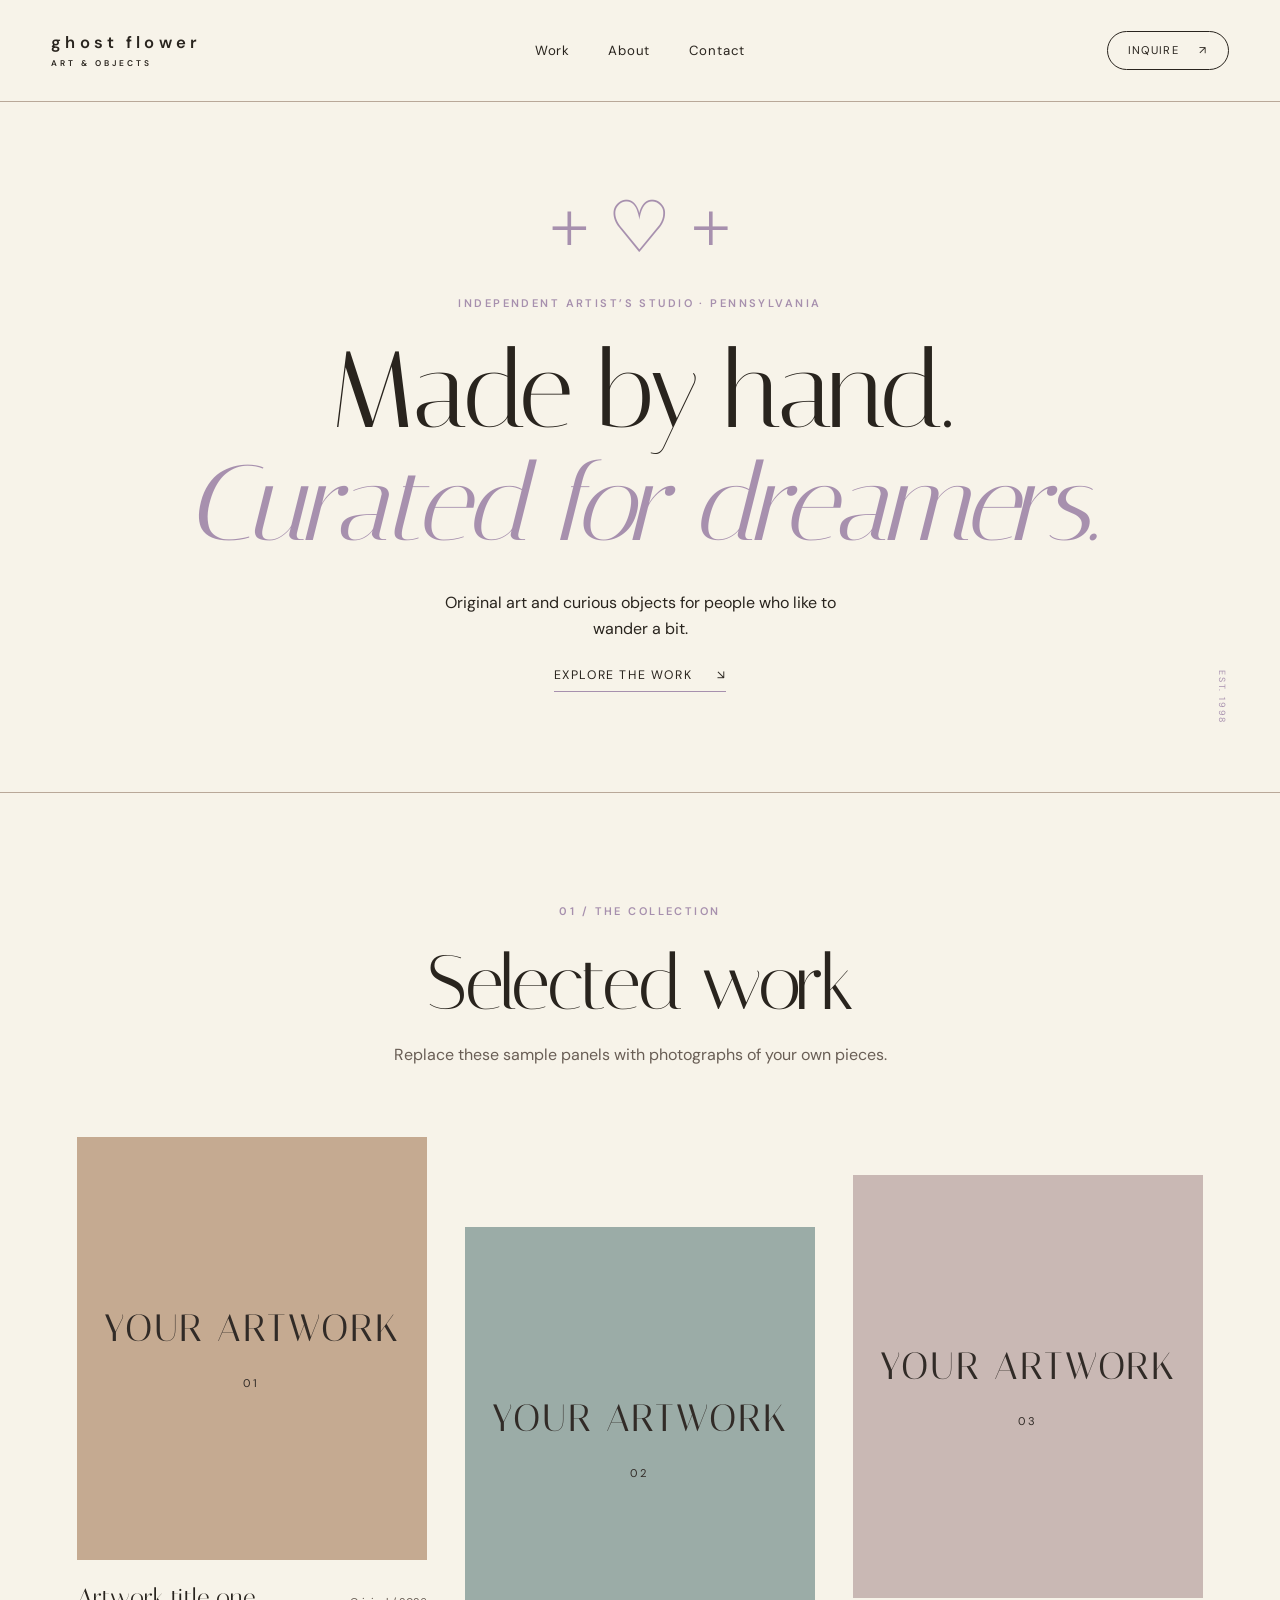
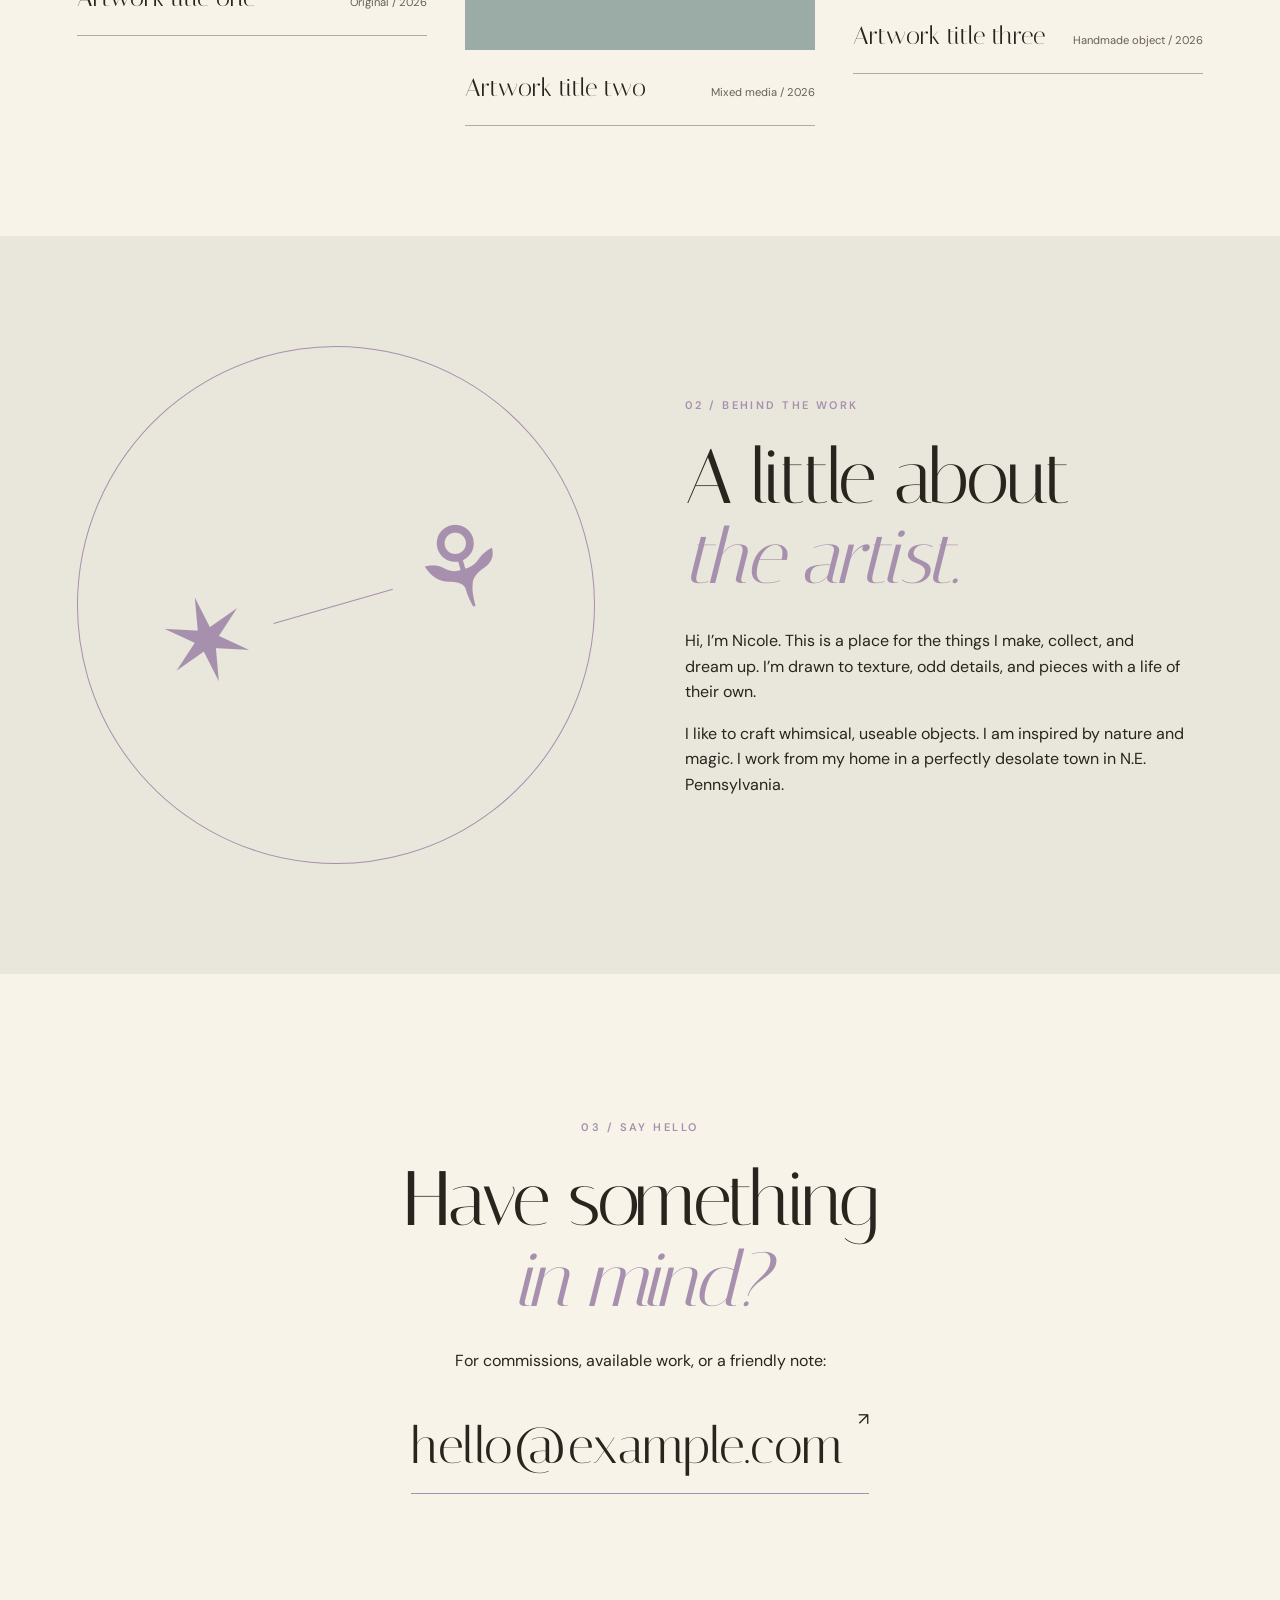
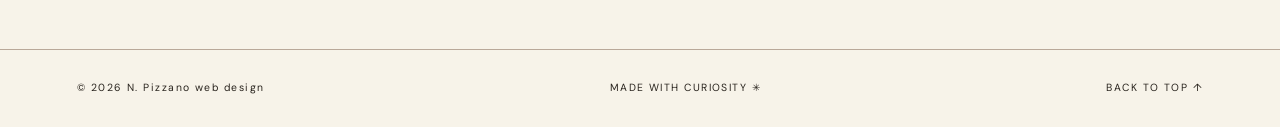
==== index.html @ 675d38ce "wording" ====
<!doctype html>
<html lang="en">
<head>
  <meta charset="utf-8">
  <meta name="viewport" content="width=device-width, initial-scale=1">
  <meta name="description" content="A collection of original art, objects, and works in progress.">
  <title>N. Tattersall — Art & Objects</title>
  <link rel="icon" type="image/svg+xml" href="data:image/svg+xml,%3Csvg xmlns='http://www.w3.org/2000/svg' viewBox='0 0 64 64'%3E%3Crect width='64' height='64' fill='%23f7f3e9'/%3E%3Ccircle cx='32' cy='32' r='19' fill='none' stroke='%23804435' stroke-width='3'/%3E%3Cpath d='M32 8v48M8 32h48' stroke='%23804435' stroke-width='2'/%3E%3C/svg%3E">
  <link rel="preconnect" href="https://fonts.googleapis.com">
  <link rel="preconnect" href="https://fonts.gstatic.com" crossorigin>
  <link href="https://fonts.googleapis.com/css2?family=DM+Sans:wght@400;500;600&family=Italiana&display=swap" rel="stylesheet">
  <link rel="stylesheet" href="styles.css">
</head>
<body>
  <a class="skip" href="#main">Skip to content</a>
  <header class="site-header">
    <a class="wordmark" href="#top" aria-label="Your Name, home">ghost flower<span class="wordmark-small">ART & OBJECTS</span></a>
    <nav aria-label="Main navigation">
      <a href="#work">Work</a><a href="#about">About</a><a href="#contact">Contact</a>
    </nav>
    <a class="header-link" href="mailto:hello@example.com">INQUIRE <span aria-hidden="true">↗</span></a>
  </header>

  <main id="main">
    <section class="intro" id="top" aria-labelledby="intro-title">
      <div class="intro-mark" aria-hidden="true"> + ♡ + </div>
      <p class="eyebrow">INDEPENDENT ARTIST’S STUDIO · PENNSYLVANIA</p>
      <h1 id="intro-title">Made by hand.<br><em>Curated for dreamers.</em></h1>
      <p class="intro-copy">Original art and curious objects for people who like to wander a bit.</p>
      <a class="text-link" href="#work">Explore the work <span aria-hidden="true">↘</span></a>
      <span class="side-note" aria-hidden="true">EST. 1998</span>
    </section>

    <section class="work section-pad" id="work" aria-labelledby="work-title">
      <div class="section-heading"><p class="eyebrow">01 / THE COLLECTION</p><h2 id="work-title">Selected work</h2><p>Replace these sample panels with photographs of your own pieces.</p></div>
      <div class="gallery">
        <article class="piece piece-one"><div class="art-frame"><img src="images/work-01.jpg" alt="Your artwork one" onerror="this.hidden=true;this.nextElementSibling.hidden=false"><span class="image-fallback" hidden>YOUR ARTWORK<br><small>01</small></span></div><div class="piece-meta"><h3>Artwork title one</h3><span>Original / 2026</span></div></article>
        <article class="piece piece-two"><div class="art-frame"><img src="images/work-02.jpg" alt="Your artwork two" onerror="this.hidden=true;this.nextElementSibling.hidden=false"><span class="image-fallback" hidden>YOUR ARTWORK<br><small>02</small></span></div><div class="piece-meta"><h3>Artwork title two</h3><span>Mixed media / 2026</span></div></article>
        <article class="piece piece-three"><div class="art-frame"><img src="images/work-03.jpg" alt="Your artwork three" onerror="this.hidden=true;this.nextElementSibling.hidden=false"><span class="image-fallback" hidden>YOUR ARTWORK<br><small>03</small></span></div><div class="piece-meta"><h3>Artwork title three</h3><span>Handmade object / 2026</span></div></article>
      </div>
    </section>

    <section class="about section-pad" id="about" aria-labelledby="about-title">
      <div class="about-symbol" aria-hidden="true"><span>✶</span><i></i><span>⚘</span></div>
      <div><p class="eyebrow">02 / BEHIND THE WORK</p><h2 id="about-title">A little about<br><em>the artist.</em></h2><p>Hi, I’m Nicole. This is a place for the things I make, collect, and dream up. I’m drawn to texture, odd details, and pieces with a life of their own.</p><p>I like to craft whimsical, useable objects. I am inspired by nature and magic. I work from my home in a perfectly desolate town in N.E. Pennsylvania.</p></div>
    </section>

    <section class="contact section-pad" id="contact" aria-labelledby="contact-title"><p class="eyebrow">03 / SAY HELLO</p><h2 id="contact-title">Have something<br><em>in mind?</em></h2><p>For commissions, available work, or a friendly note:</p><a class="contact-email" href="mailto:hello@example.com">hello@example.com <span aria-hidden="true">↗</span></a></section>
  </main>
  <footer><span>© <span id="year">2026</span> N. Pizzano web design</span><span>MADE WITH CURIOSITY ✳</span><a href="#top">BACK TO TOP ↑</a></footer>
  <script>document.getElementById('year').textContent = new Date().getFullYear();</script>
</body>
</html>
---- styles.css ----
:root{--paper:#f7f3e9;--ink:#29241e;--rust:#a790ae;--line:#b9a899;--pink:#d8b7a5;--green:#768b76;--blue:#9aaab7}*{box-sizing:border-box}html{scroll-behavior:smooth}body{margin:0;background:var(--paper);color:var(--ink);font-family:'DM Sans',Arial,sans-serif;font-size:16px;line-height:1.6}a{color:inherit;text-decoration:none}a:focus-visible{outline:2px solid var(--rust);outline-offset:5px}.skip{position:absolute;top:-100px;left:1rem;background:var(--paper);padding:.5rem;z-index:9}.skip:focus{top:1rem}.site-header{height:102px;display:grid;grid-template-columns:1fr auto 1fr;align-items:center;padding:0 clamp(22px,4vw,72px);border-bottom:1px solid var(--line)}.wordmark{font-size:1.04rem;letter-spacing:.25em;font-weight:600;line-height:1.15;width:max-content}.wordmark-small{display:block;font-size:.52rem;letter-spacing:.36em;margin-top:7px}.site-header nav{display:flex;gap:clamp(22px,3vw,55px);font-size:.83rem;letter-spacing:.06em}.site-header nav a,.header-link,.text-link,footer a{transition:color .2s}.site-header nav a:hover,.header-link:hover,.text-link:hover,footer a:hover{color:var(--rust)}.header-link{justify-self:end;border:1px solid var(--ink);border-radius:30px;padding:10px 20px;font-size:.7rem;letter-spacing:.12em}.header-link span{margin-left:16px}.intro{min-height:670px;position:relative;text-align:center;display:flex;flex-direction:column;align-items:center;justify-content:center;padding:90px 24px 100px}.intro-mark{font-size:72px;color:var(--rust);line-height:1;margin-bottom:31px;font-family:Georgia,serif;font-weight:normal;transform:rotate(-12g)}.eyebrow{font-size:.69rem;letter-spacing:.22em;font-weight:600;color:var(--rust);margin:0 0 22px}.intro h1,h2{font-family:'Italiana',Georgia,serif;font-weight:400;line-height:1.05;letter-spacing:-.035em}.intro h1{font-size:clamp(4.1rem,8.4vw,9rem);margin:0}h1 em,h2 em{font-weight:400;color:var(--rust)}.intro-copy{max-width:440px;margin:30px auto 24px}.text-link{font-size:.77rem;letter-spacing:.13em;text-transform:uppercase;border-bottom:1px solid var(--rust);padding-bottom:6px}.text-link span{margin-left:20px}.side-note{position:absolute;right:4vw;bottom:68px;writing-mode:vertical-rl;font-size:.56rem;letter-spacing:.2em;color:var(--rust)}.section-pad{padding:110px clamp(24px,6vw,100px)}.work{border-top:1px solid var(--line)}.section-heading{text-align:center;max-width:600px;margin:0 auto 70px}.section-heading h2,.about h2,.contact h2{font-size:clamp(3.6rem,6vw,7rem);margin:0}.section-heading>p:last-child{margin-top:18px;color:#695e55}.gallery{display:grid;grid-template-columns:1fr 1fr 1fr;gap:clamp(18px,3vw,48px);align-items:start}.piece-two{margin-top:90px}.piece-three{margin-top:38px}.art-frame{width:100%;height:clamp(280px,33vw,540px);padding:18px;display:flex;align-items:center;justify-content:center;overflow:hidden}.piece-one .art-frame{background:#c5aa91}.piece-two .art-frame{background:#9baca7}.piece-three .art-frame{background:#c9b8b4}.art-frame img{width:100%;height:100%;object-fit:cover}.image-fallback{font-family:'Italiana',Georgia,serif;text-align:center;font-size:clamp(2rem,3vw,4rem);line-height:1.1;letter-spacing:.05em;color:#312b27}.image-fallback small{display:block;font:400 .7rem 'DM Sans',sans-serif;letter-spacing:.25em;margin-top:26px}.piece-meta{display:flex;justify-content:space-between;gap:10px;align-items:baseline;border-bottom:1px solid var(--line);padding:18px 0}.piece-meta h3{font-family:'Italiana',Georgia,serif;font-size:1.55rem;font-weight:400;margin:0}.piece-meta span{font-size:.7rem;white-space:nowrap;color:#695e55}.about{background:#e9e6db;display:grid;grid-template-columns:1fr 1fr;gap:8%;align-items:center}.about-symbol{aspect-ratio:1;max-width:550px;border:1px solid var(--rust);border-radius:50%;display:flex;align-items:center;justify-content:center;color:var(--rust);font-size:clamp(50px,9vw,150px);transform:rotate(-16deg)}.about-symbol i{width:24%;height:1px;background:var(--rust);margin:0 4%}.about h2{margin-bottom:30px}.about p:not(.eyebrow){max-width:500px}.contact{text-align:center;padding-top:145px;padding-bottom:155px}.contact h2{margin-bottom:28px}.contact-email{font-family:'Italiana',Georgia,serif;font-size:clamp(1.8rem,4vw,4rem);border-bottom:1px solid var(--rust);display:inline-block;margin-top:15px;padding-bottom:6px}.contact-email span{font-family:'DM Sans',sans-serif;font-size:1.1rem;vertical-align:top}footer{border-top:1px solid var(--line);padding:30px clamp(24px,6vw,100px);display:flex;justify-content:space-between;gap:20px;font-size:.65rem;letter-spacing:.14em}@media(max-width:800px){.site-header{grid-template-columns:1fr auto;height:auto;min-height:82px}.site-header nav{grid-column:1/-1;grid-row:2;justify-content:center;padding:0 0 18px}.header-link{grid-column:2;grid-row:1}.intro{min-height:580px}.gallery{grid-template-columns:1fr 1fr}.piece-three{margin-top:0}.piece-two{margin-top:55px}.about{gap:5%}}@media(max-width:600px){.site-header{padding:17px 20px}.wordmark{font-size:.85rem}.header-link{padding:8px 11px;font-size:.6rem}.header-link span{margin-left:3px}.site-header nav{gap:35px;padding-top:15px}.intro{min-height:570px;padding:65px 22px}.intro-mark{font-size:55px}.intro h1{font-size:clamp(3.4rem,13vw,5rem)}.side-note{display:none}.section-pad{padding:75px 22px}.section-heading{margin-bottom:45px}.gallery{display:block}.piece,.piece-two,.piece-three{margin:0 0 45px}.art-frame{height:90vw;max-height:560px}.about{display:block}.about-symbol{max-width:230px;margin:0 auto 55px;font-size:65px}.contact{padding-top:90px;padding-bottom:100px}footer{flex-wrap:wrap;font-size:.59rem}footer span:nth-child(2){display:none}}@media(prefers-reduced-motion:reduce){html{scroll-behavior:auto}*{transition:none!important}}
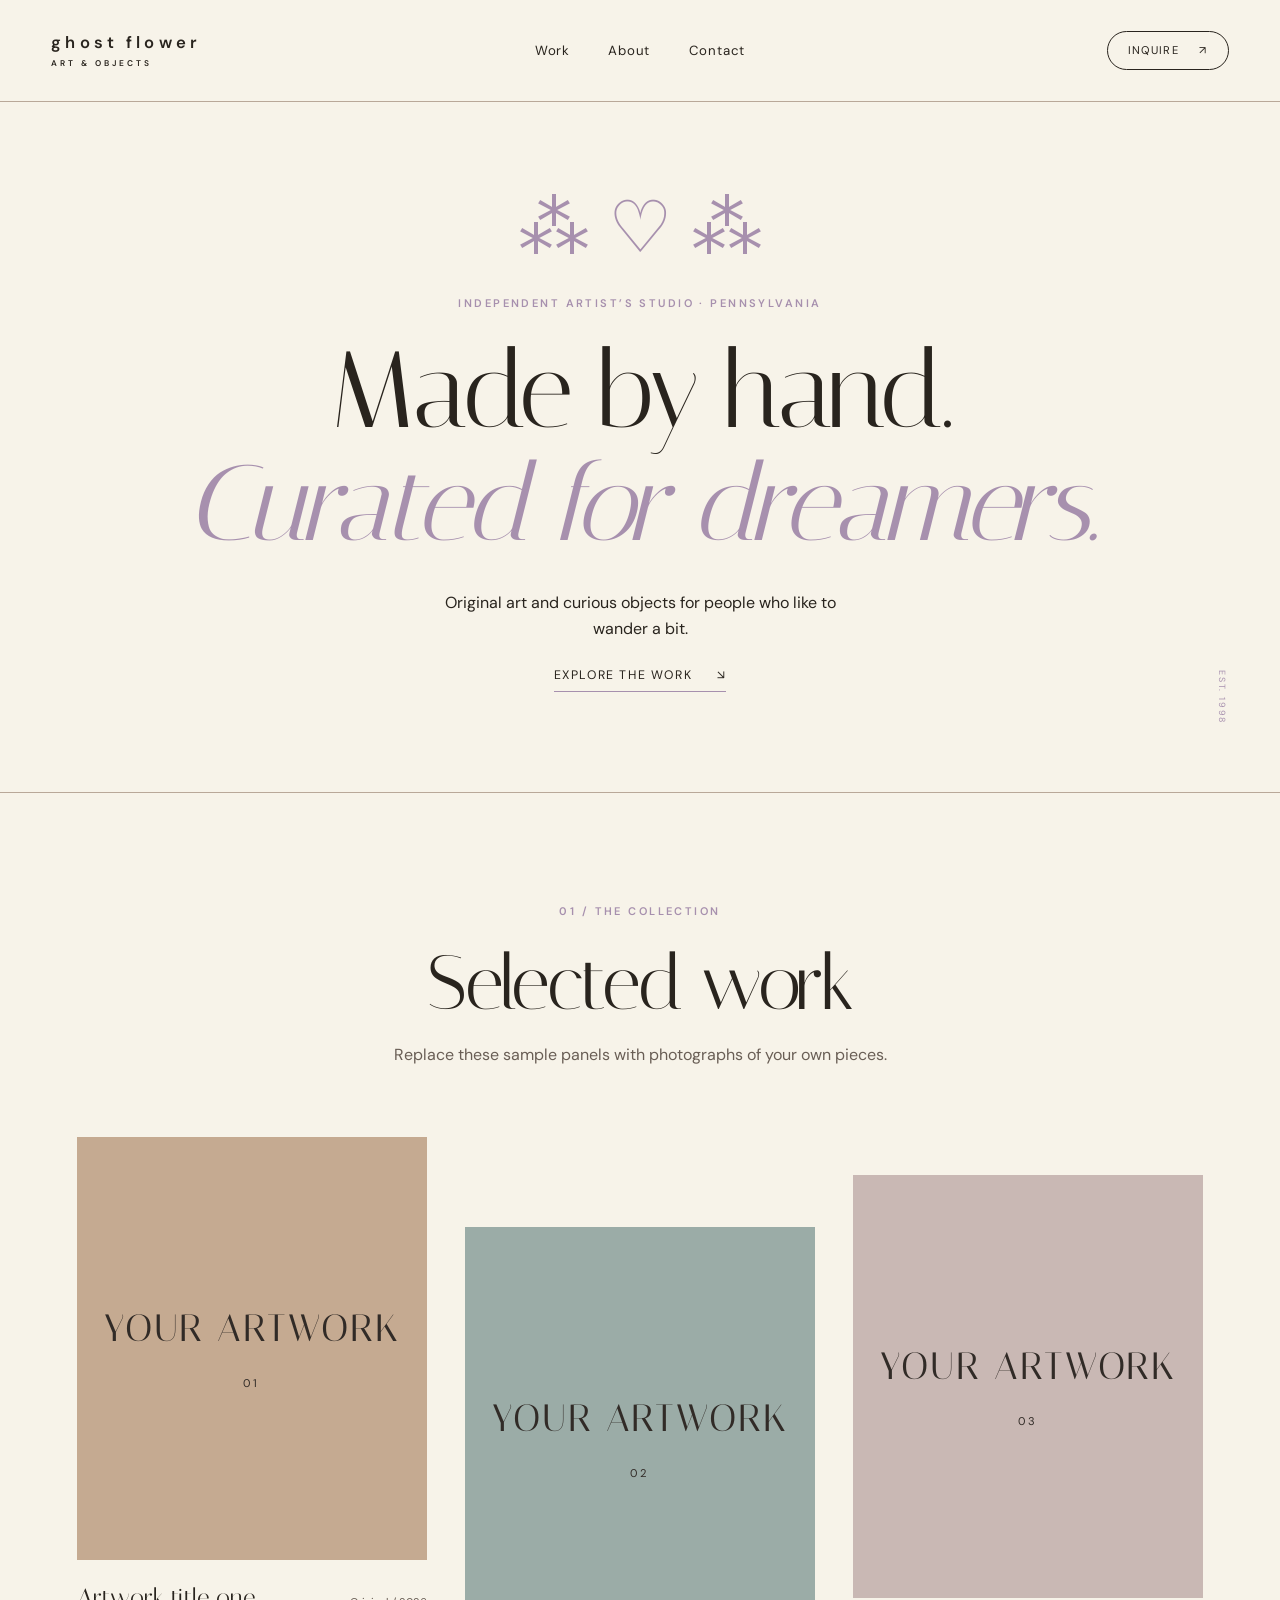
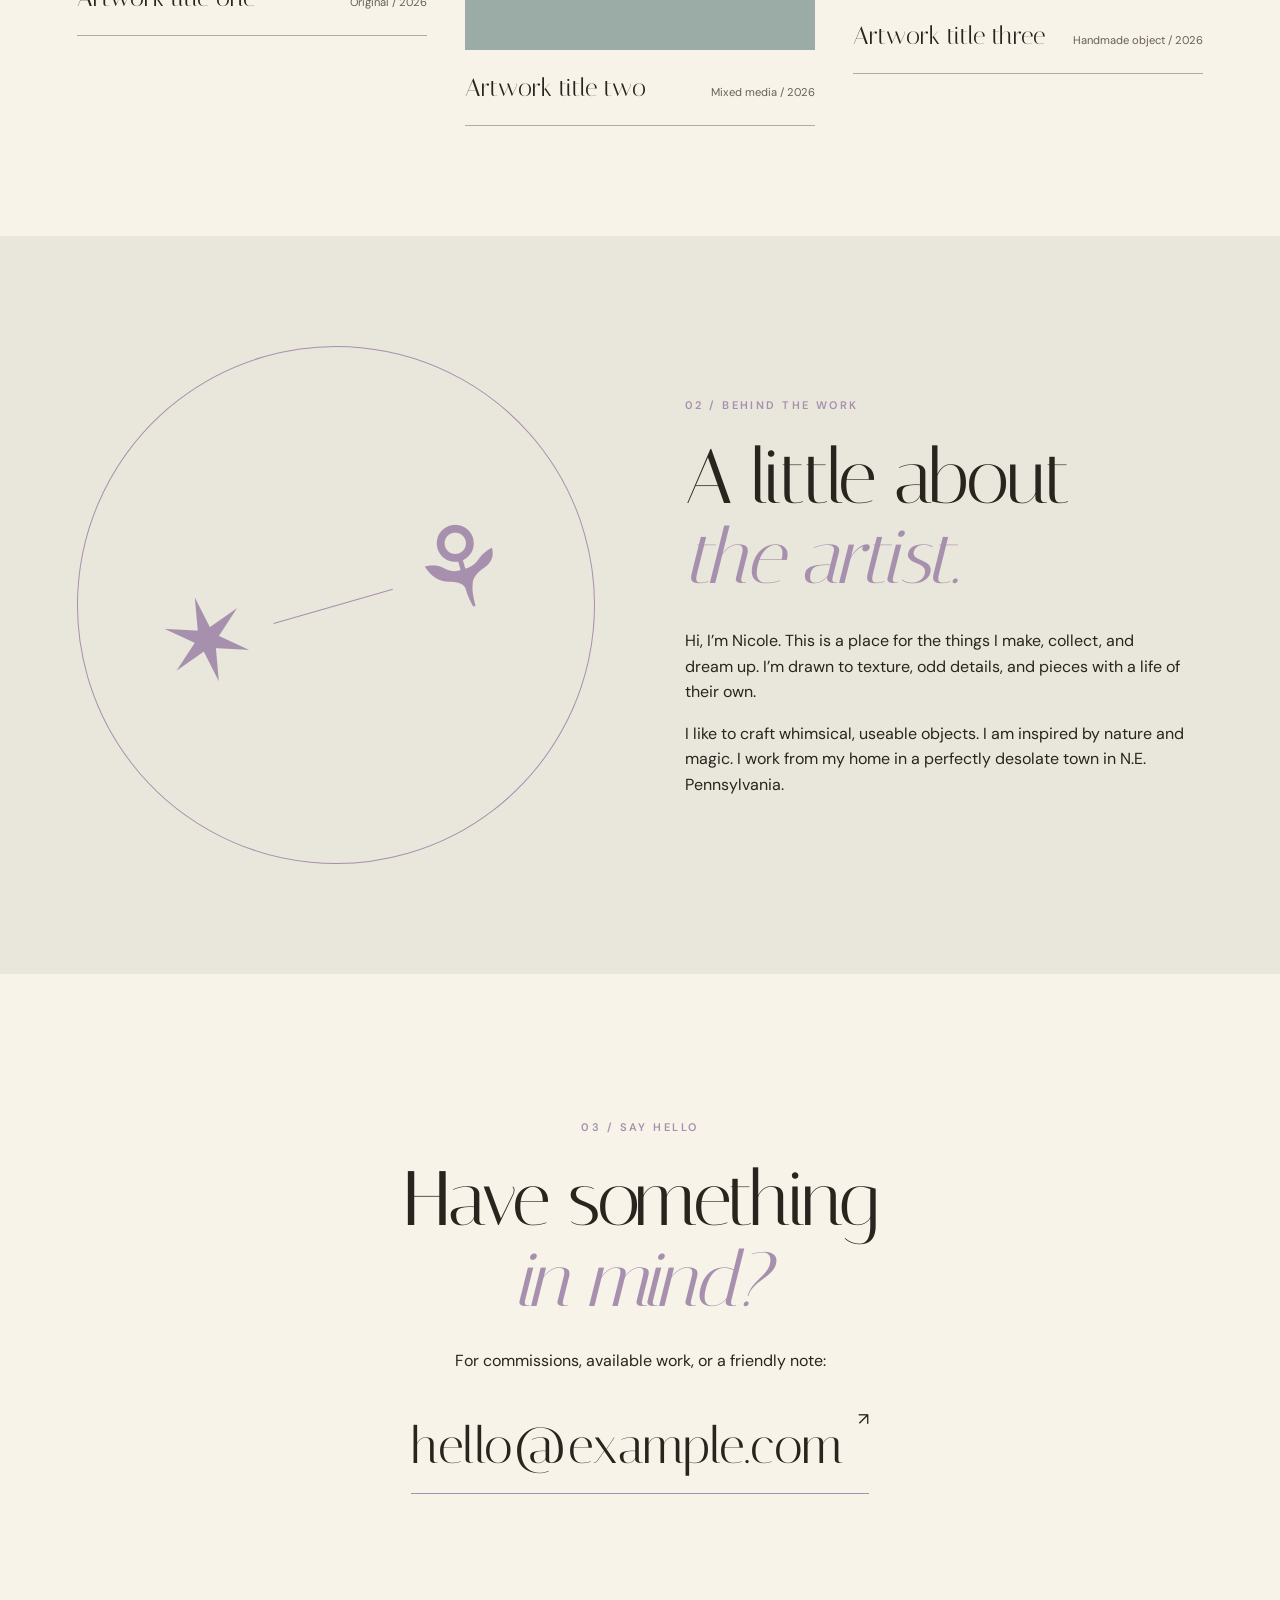
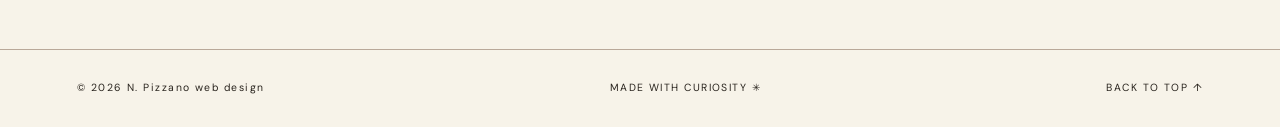
==== commit 21f94d2c: "icon" ====
--- a/index.html
+++ b/index.html
@@ -23,7 +23,7 @@
 
   <main id="main">
     <section class="intro" id="top" aria-labelledby="intro-title">
-      <div class="intro-mark" aria-hidden="true"> + ♡ + </div>
+      <div class="intro-mark" aria-hidden="true"> ⁂ ♡ ⁂ </div>
       <p class="eyebrow">INDEPENDENT ARTIST’S STUDIO · PENNSYLVANIA</p>
       <h1 id="intro-title">Made by hand.<br><em>Curated for dreamers.</em></h1>
       <p class="intro-copy">Original art and curious objects for people who like to wander a bit.</p>
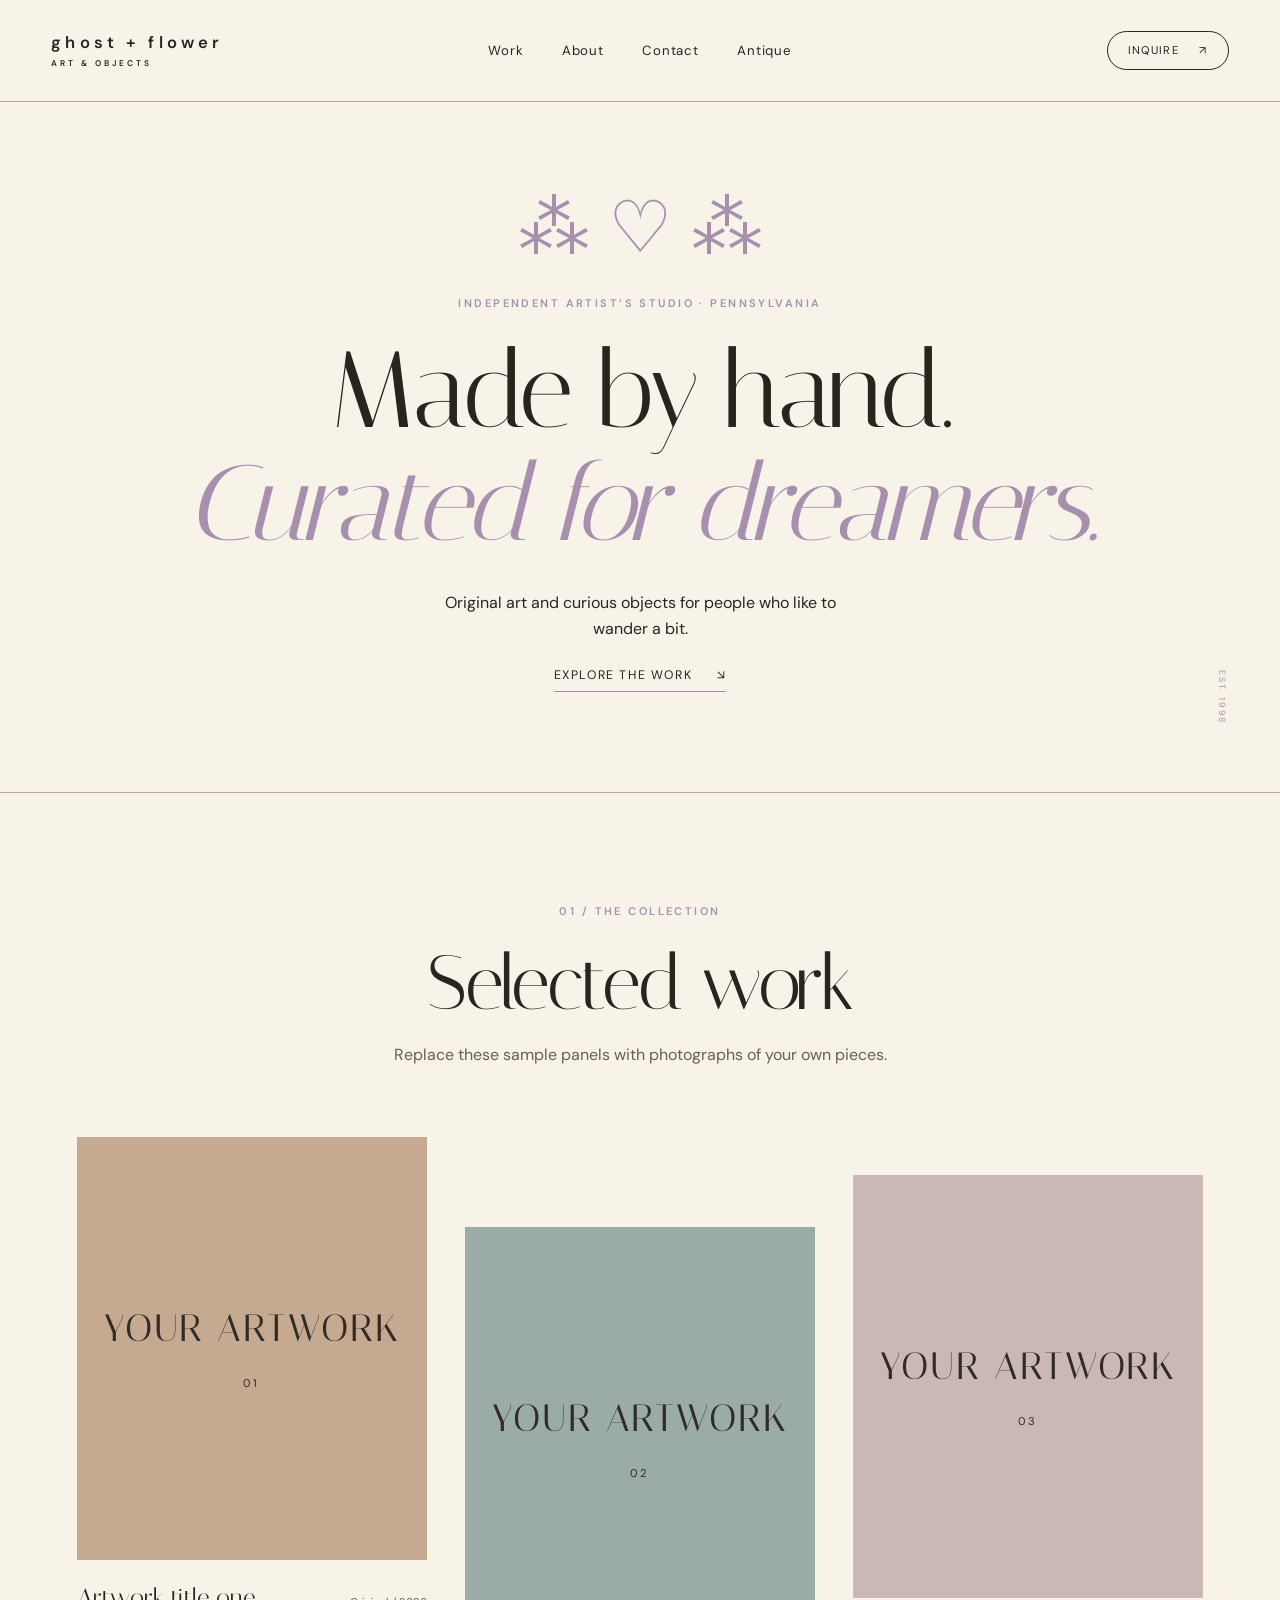
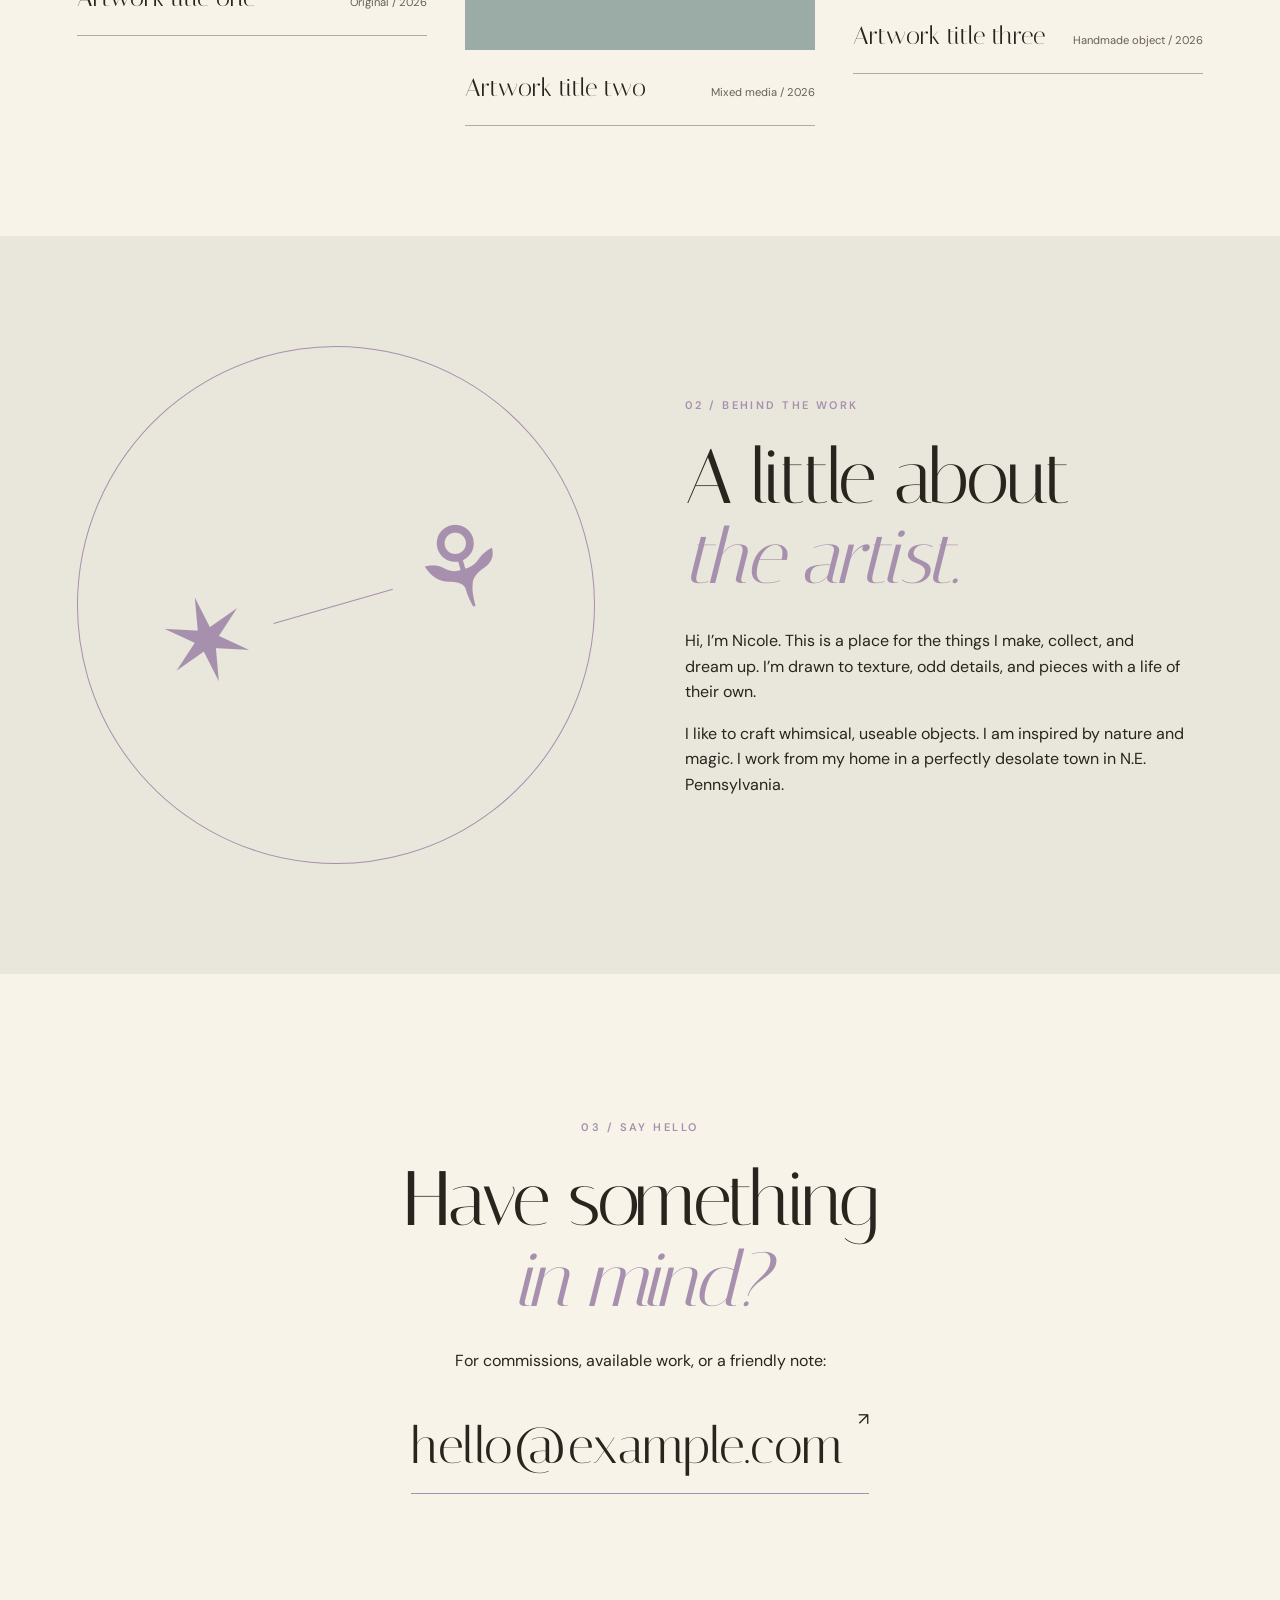
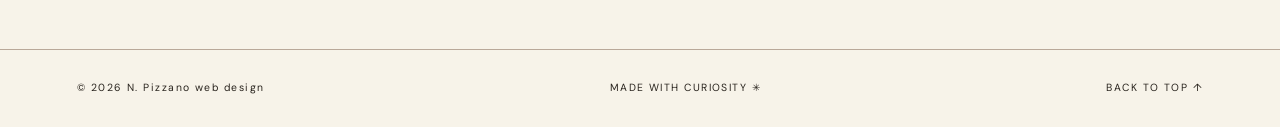
==== commit a9265ffb: "new file" ====
--- a/index.html
+++ b/index.html
@@ -14,11 +14,12 @@
 <body>
   <a class="skip" href="#main">Skip to content</a>
   <header class="site-header">
-    <a class="wordmark" href="#top" aria-label="Your Name, home">ghost flower<span class="wordmark-small">ART & OBJECTS</span></a>
+    <a class="wordmark" href="#top" aria-label="Your Name, home">ghost + flower<span class="wordmark-small">ART & OBJECTS</span></a>
     <nav aria-label="Main navigation">
       <a href="#work">Work</a><a href="#about">About</a><a href="#contact">Contact</a>
+      <a href="antique.html">Antique</a>
     </nav>
-    <a class="header-link" href="mailto:hello@example.com">INQUIRE <span aria-hidden="true">↗</span></a>
+    <a class="header-link" href="mailto:pizzano.nicole@gmail.com">INQUIRE <span aria-hidden="true">↗</span></a>
   </header>
 
   <main id="main">
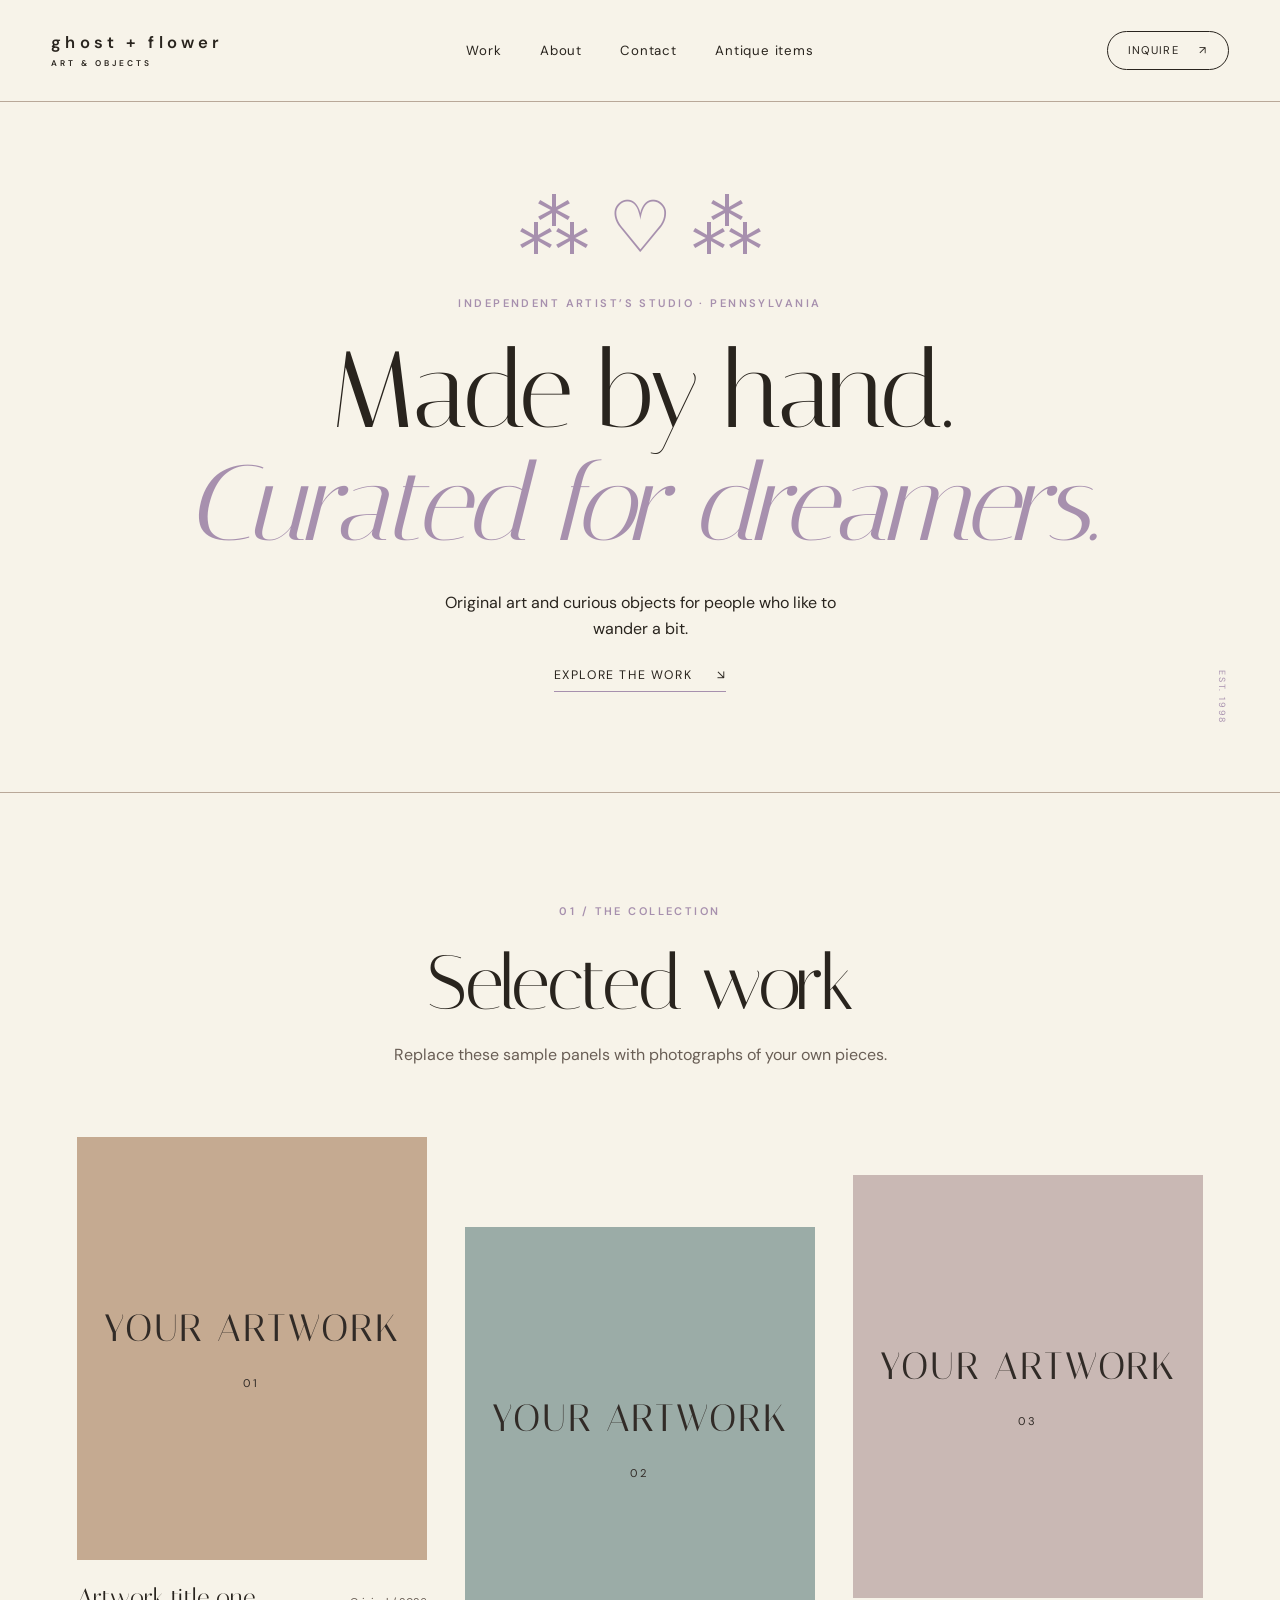
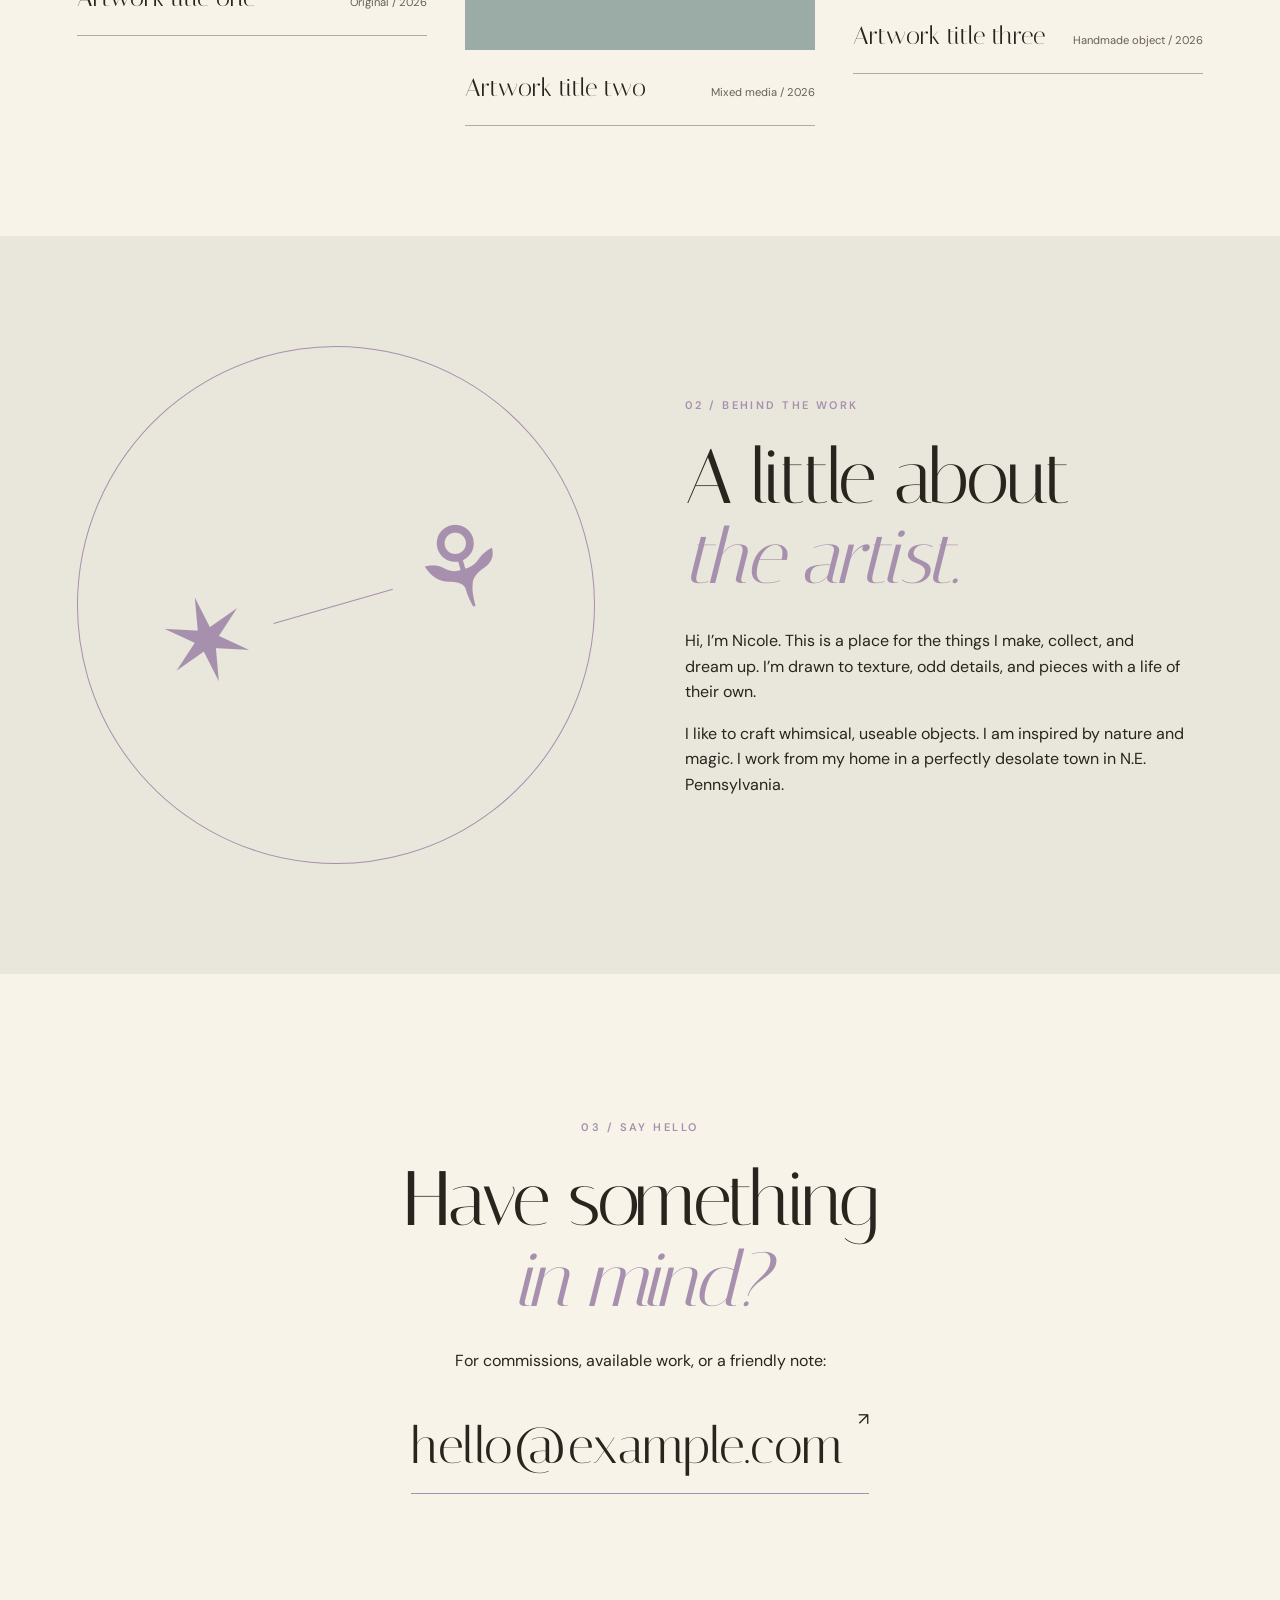
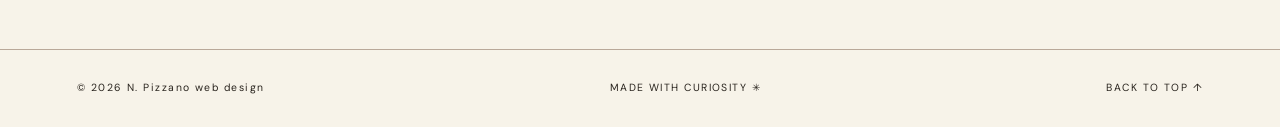
==== commit efa3e72b: "icons" ====
--- a/index.html
+++ b/index.html
@@ -17,7 +17,7 @@
     <a class="wordmark" href="#top" aria-label="Your Name, home">ghost + flower<span class="wordmark-small">ART & OBJECTS</span></a>
     <nav aria-label="Main navigation">
       <a href="#work">Work</a><a href="#about">About</a><a href="#contact">Contact</a>
-      <a href="antique.html">Antique</a>
+      <a href="antique.html">Antique items</a>
     </nav>
     <a class="header-link" href="mailto:pizzano.nicole@gmail.com">INQUIRE <span aria-hidden="true">↗</span></a>
   </header>
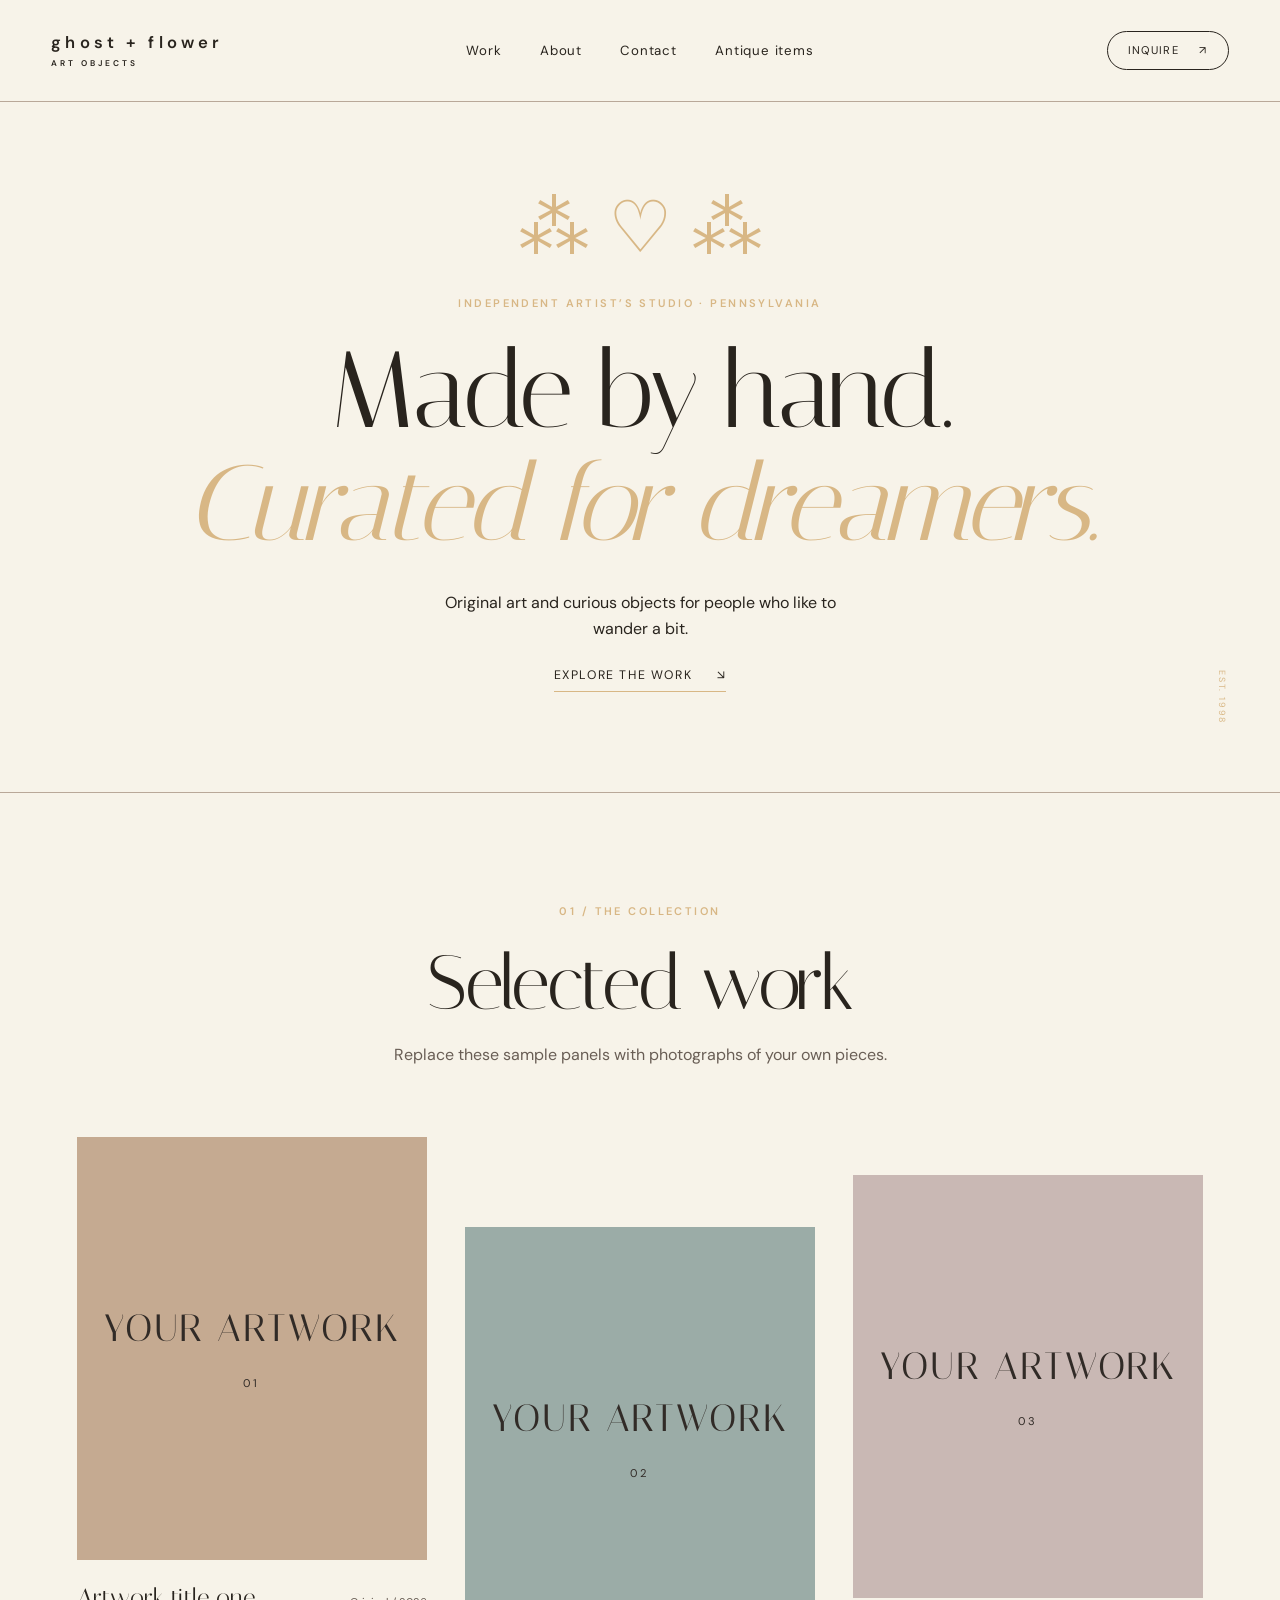
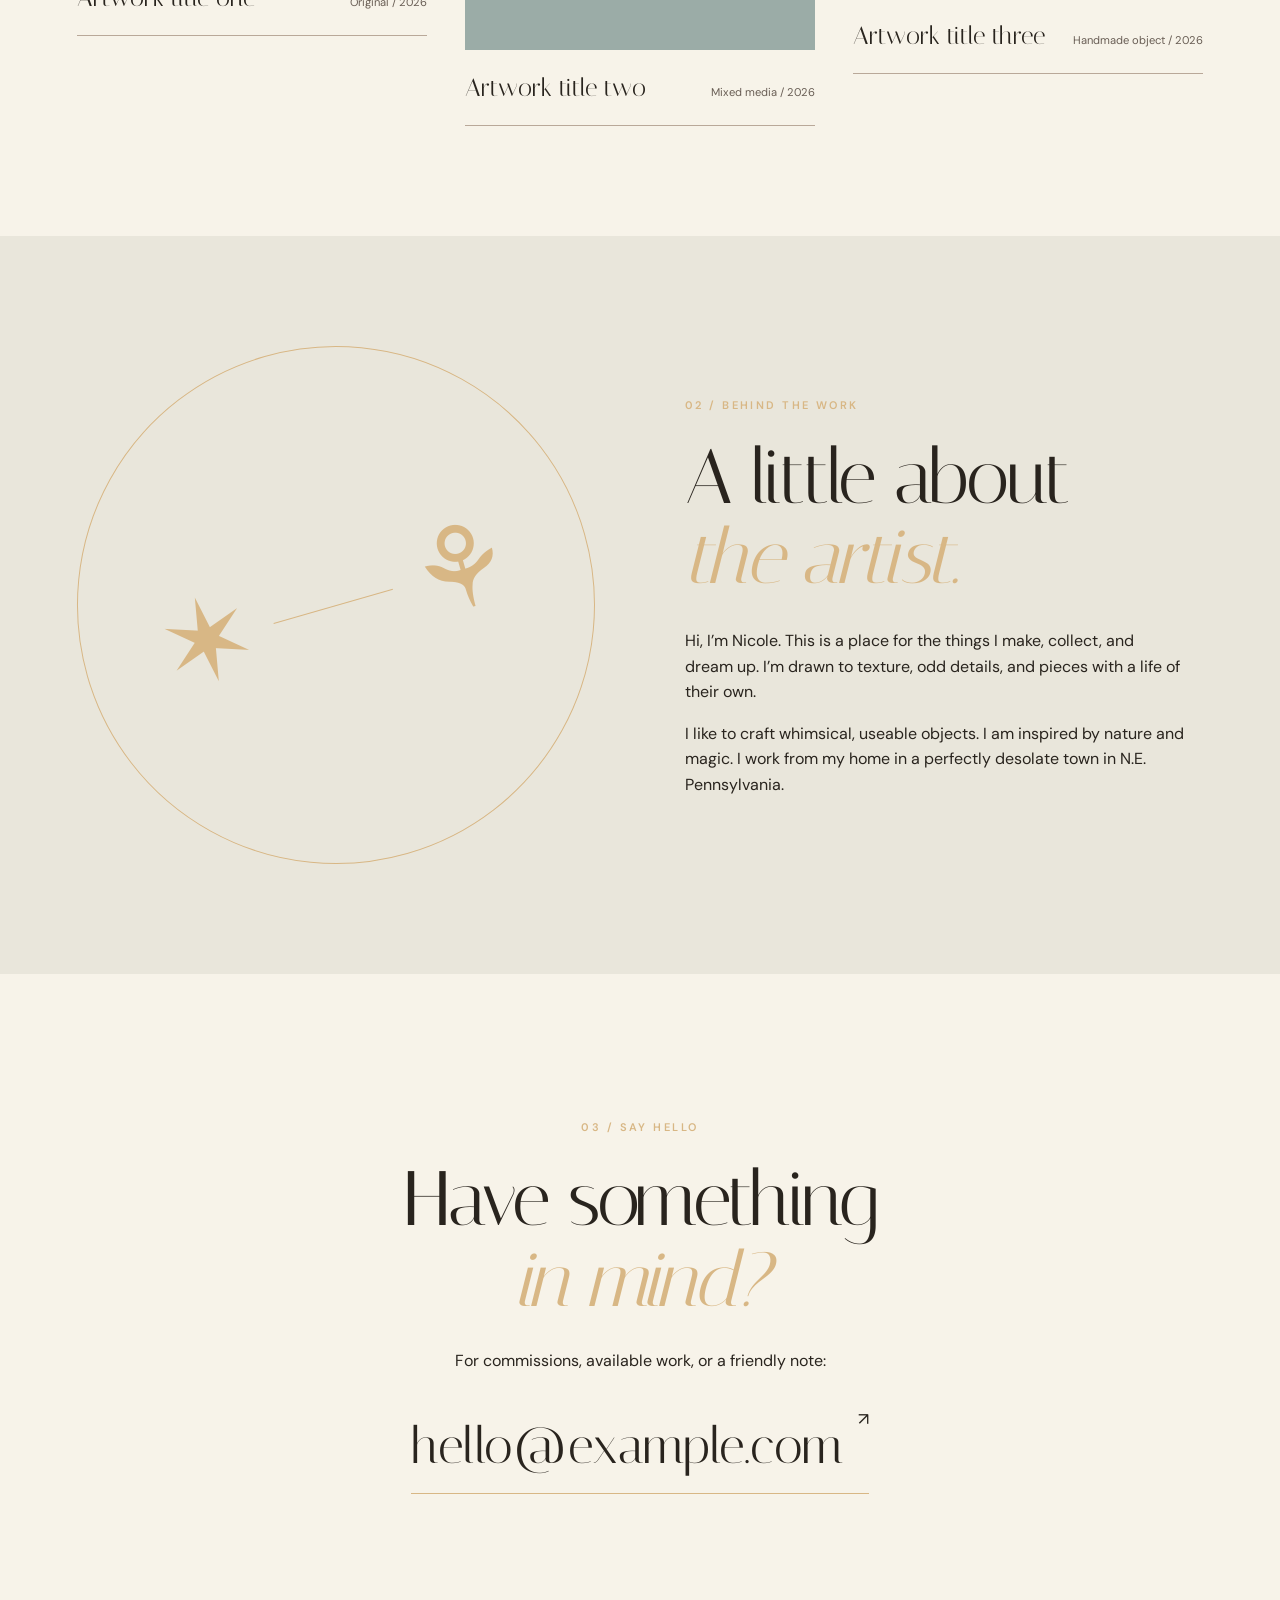
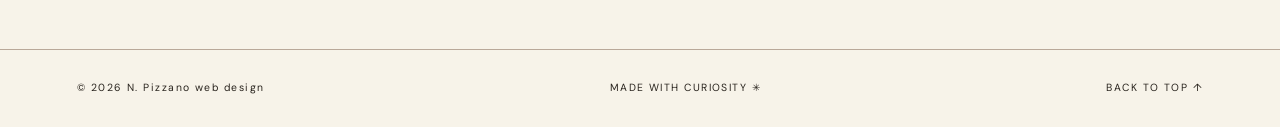
==== commit 3add06e6: "color change" ====
--- a/index.html
+++ b/index.html
@@ -14,7 +14,7 @@
 <body>
   <a class="skip" href="#main">Skip to content</a>
   <header class="site-header">
-    <a class="wordmark" href="#top" aria-label="Your Name, home">ghost + flower<span class="wordmark-small">ART & OBJECTS</span></a>
+    <a class="wordmark" href="#top" aria-label="Your Name, home">ghost + flower<span class="wordmark-small">ART OBJECTS</span></a>
     <nav aria-label="Main navigation">
       <a href="#work">Work</a><a href="#about">About</a><a href="#contact">Contact</a>
       <a href="antique.html">Antique items</a>
--- a/styles.css
+++ b/styles.css
@@ -1 +1 @@
-:root{--paper:#f7f3e9;--ink:#29241e;--rust:#a790ae;--line:#b9a899;--pink:#d8b7a5;--green:#768b76;--blue:#9aaab7}*{box-sizing:border-box}html{scroll-behavior:smooth}body{margin:0;background:var(--paper);color:var(--ink);font-family:'DM Sans',Arial,sans-serif;font-size:16px;line-height:1.6}a{color:inherit;text-decoration:none}a:focus-visible{outline:2px solid var(--rust);outline-offset:5px}.skip{position:absolute;top:-100px;left:1rem;background:var(--paper);padding:.5rem;z-index:9}.skip:focus{top:1rem}.site-header{height:102px;display:grid;grid-template-columns:1fr auto 1fr;align-items:center;padding:0 clamp(22px,4vw,72px);border-bottom:1px solid var(--line)}.wordmark{font-size:1.04rem;letter-spacing:.25em;font-weight:600;line-height:1.15;width:max-content}.wordmark-small{display:block;font-size:.52rem;letter-spacing:.36em;margin-top:7px}.site-header nav{display:flex;gap:clamp(22px,3vw,55px);font-size:.83rem;letter-spacing:.06em}.site-header nav a,.header-link,.text-link,footer a{transition:color .2s}.site-header nav a:hover,.header-link:hover,.text-link:hover,footer a:hover{color:var(--rust)}.header-link{justify-self:end;border:1px solid var(--ink);border-radius:30px;padding:10px 20px;font-size:.7rem;letter-spacing:.12em}.header-link span{margin-left:16px}.intro{min-height:670px;position:relative;text-align:center;display:flex;flex-direction:column;align-items:center;justify-content:center;padding:90px 24px 100px}.intro-mark{font-size:72px;color:var(--rust);line-height:1;margin-bottom:31px;font-family:Georgia,serif;font-weight:normal;transform:rotate(-12g)}.eyebrow{font-size:.69rem;letter-spacing:.22em;font-weight:600;color:var(--rust);margin:0 0 22px}.intro h1,h2{font-family:'Italiana',Georgia,serif;font-weight:400;line-height:1.05;letter-spacing:-.035em}.intro h1{font-size:clamp(4.1rem,8.4vw,9rem);margin:0}h1 em,h2 em{font-weight:400;color:var(--rust)}.intro-copy{max-width:440px;margin:30px auto 24px}.text-link{font-size:.77rem;letter-spacing:.13em;text-transform:uppercase;border-bottom:1px solid var(--rust);padding-bottom:6px}.text-link span{margin-left:20px}.side-note{position:absolute;right:4vw;bottom:68px;writing-mode:vertical-rl;font-size:.56rem;letter-spacing:.2em;color:var(--rust)}.section-pad{padding:110px clamp(24px,6vw,100px)}.work{border-top:1px solid var(--line)}.section-heading{text-align:center;max-width:600px;margin:0 auto 70px}.section-heading h2,.about h2,.contact h2{font-size:clamp(3.6rem,6vw,7rem);margin:0}.section-heading>p:last-child{margin-top:18px;color:#695e55}.gallery{display:grid;grid-template-columns:1fr 1fr 1fr;gap:clamp(18px,3vw,48px);align-items:start}.piece-two{margin-top:90px}.piece-three{margin-top:38px}.art-frame{width:100%;height:clamp(280px,33vw,540px);padding:18px;display:flex;align-items:center;justify-content:center;overflow:hidden}.piece-one .art-frame{background:#c5aa91}.piece-two .art-frame{background:#9baca7}.piece-three .art-frame{background:#c9b8b4}.art-frame img{width:100%;height:100%;object-fit:cover}.image-fallback{font-family:'Italiana',Georgia,serif;text-align:center;font-size:clamp(2rem,3vw,4rem);line-height:1.1;letter-spacing:.05em;color:#312b27}.image-fallback small{display:block;font:400 .7rem 'DM Sans',sans-serif;letter-spacing:.25em;margin-top:26px}.piece-meta{display:flex;justify-content:space-between;gap:10px;align-items:baseline;border-bottom:1px solid var(--line);padding:18px 0}.piece-meta h3{font-family:'Italiana',Georgia,serif;font-size:1.55rem;font-weight:400;margin:0}.piece-meta span{font-size:.7rem;white-space:nowrap;color:#695e55}.about{background:#e9e6db;display:grid;grid-template-columns:1fr 1fr;gap:8%;align-items:center}.about-symbol{aspect-ratio:1;max-width:550px;border:1px solid var(--rust);border-radius:50%;display:flex;align-items:center;justify-content:center;color:var(--rust);font-size:clamp(50px,9vw,150px);transform:rotate(-16deg)}.about-symbol i{width:24%;height:1px;background:var(--rust);margin:0 4%}.about h2{margin-bottom:30px}.about p:not(.eyebrow){max-width:500px}.contact{text-align:center;padding-top:145px;padding-bottom:155px}.contact h2{margin-bottom:28px}.contact-email{font-family:'Italiana',Georgia,serif;font-size:clamp(1.8rem,4vw,4rem);border-bottom:1px solid var(--rust);display:inline-block;margin-top:15px;padding-bottom:6px}.contact-email span{font-family:'DM Sans',sans-serif;font-size:1.1rem;vertical-align:top}footer{border-top:1px solid var(--line);padding:30px clamp(24px,6vw,100px);display:flex;justify-content:space-between;gap:20px;font-size:.65rem;letter-spacing:.14em}@media(max-width:800px){.site-header{grid-template-columns:1fr auto;height:auto;min-height:82px}.site-header nav{grid-column:1/-1;grid-row:2;justify-content:center;padding:0 0 18px}.header-link{grid-column:2;grid-row:1}.intro{min-height:580px}.gallery{grid-template-columns:1fr 1fr}.piece-three{margin-top:0}.piece-two{margin-top:55px}.about{gap:5%}}@media(max-width:600px){.site-header{padding:17px 20px}.wordmark{font-size:.85rem}.header-link{padding:8px 11px;font-size:.6rem}.header-link span{margin-left:3px}.site-header nav{gap:35px;padding-top:15px}.intro{min-height:570px;padding:65px 22px}.intro-mark{font-size:55px}.intro h1{font-size:clamp(3.4rem,13vw,5rem)}.side-note{display:none}.section-pad{padding:75px 22px}.section-heading{margin-bottom:45px}.gallery{display:block}.piece,.piece-two,.piece-three{margin:0 0 45px}.art-frame{height:90vw;max-height:560px}.about{display:block}.about-symbol{max-width:230px;margin:0 auto 55px;font-size:65px}.contact{padding-top:90px;padding-bottom:100px}footer{flex-wrap:wrap;font-size:.59rem}footer span:nth-child(2){display:none}}@media(prefers-reduced-motion:reduce){html{scroll-behavior:auto}*{transition:none!important}}
+:root{--paper:#f7f3e9;--ink:#29241e;--rust:#d8b785;--line:#b9a899;--pink:#d8b7a5;--green:#768b76;--blue:#9aaab7}*{box-sizing:border-box}html{scroll-behavior:smooth}body{margin:0;background:var(--paper);color:var(--ink);font-family:'DM Sans',Arial,sans-serif;font-size:16px;line-height:1.6}a{color:inherit;text-decoration:none}a:focus-visible{outline:2px solid var(--rust);outline-offset:5px}.skip{position:absolute;top:-100px;left:1rem;background:var(--paper);padding:.5rem;z-index:9}.skip:focus{top:1rem}.site-header{height:102px;display:grid;grid-template-columns:1fr auto 1fr;align-items:center;padding:0 clamp(22px,4vw,72px);border-bottom:1px solid var(--line)}.wordmark{font-size:1.04rem;letter-spacing:.25em;font-weight:600;line-height:1.15;width:max-content}.wordmark-small{display:block;font-size:.52rem;letter-spacing:.36em;margin-top:7px}.site-header nav{display:flex;gap:clamp(22px,3vw,55px);font-size:.83rem;letter-spacing:.06em}.site-header nav a,.header-link,.text-link,footer a{transition:color .2s}.site-header nav a:hover,.header-link:hover,.text-link:hover,footer a:hover{color:var(--rust)}.header-link{justify-self:end;border:1px solid var(--ink);border-radius:30px;padding:10px 20px;font-size:.7rem;letter-spacing:.12em}.header-link span{margin-left:16px}.intro{min-height:670px;position:relative;text-align:center;display:flex;flex-direction:column;align-items:center;justify-content:center;padding:90px 24px 100px}.intro-mark{font-size:72px;color:var(--rust);line-height:1;margin-bottom:31px;font-family:Georgia,serif;font-weight:normal;transform:rotate(-12g)}.eyebrow{font-size:.69rem;letter-spacing:.22em;font-weight:600;color:var(--rust);margin:0 0 22px}.intro h1,h2{font-family:'Italiana',Georgia,serif;font-weight:400;line-height:1.05;letter-spacing:-.035em}.intro h1{font-size:clamp(4.1rem,8.4vw,9rem);margin:0}h1 em,h2 em{font-weight:400;color:var(--rust)}.intro-copy{max-width:440px;margin:30px auto 24px}.text-link{font-size:.77rem;letter-spacing:.13em;text-transform:uppercase;border-bottom:1px solid var(--rust);padding-bottom:6px}.text-link span{margin-left:20px}.side-note{position:absolute;right:4vw;bottom:68px;writing-mode:vertical-rl;font-size:.56rem;letter-spacing:.2em;color:var(--rust)}.section-pad{padding:110px clamp(24px,6vw,100px)}.work{border-top:1px solid var(--line)}.section-heading{text-align:center;max-width:600px;margin:0 auto 70px}.section-heading h2,.about h2,.contact h2{font-size:clamp(3.6rem,6vw,7rem);margin:0}.section-heading>p:last-child{margin-top:18px;color:#695e55}.gallery{display:grid;grid-template-columns:1fr 1fr 1fr;gap:clamp(18px,3vw,48px);align-items:start}.piece-two{margin-top:90px}.piece-three{margin-top:38px}.art-frame{width:100%;height:clamp(280px,33vw,540px);padding:18px;display:flex;align-items:center;justify-content:center;overflow:hidden}.piece-one .art-frame{background:#c5aa91}.piece-two .art-frame{background:#9baca7}.piece-three .art-frame{background:#c9b8b4}.art-frame img{width:100%;height:100%;object-fit:cover}.image-fallback{font-family:'Italiana',Georgia,serif;text-align:center;font-size:clamp(2rem,3vw,4rem);line-height:1.1;letter-spacing:.05em;color:#312b27}.image-fallback small{display:block;font:400 .7rem 'DM Sans',sans-serif;letter-spacing:.25em;margin-top:26px}.piece-meta{display:flex;justify-content:space-between;gap:10px;align-items:baseline;border-bottom:1px solid var(--line);padding:18px 0}.piece-meta h3{font-family:'Italiana',Georgia,serif;font-size:1.55rem;font-weight:400;margin:0}.piece-meta span{font-size:.7rem;white-space:nowrap;color:#695e55}.about{background:#e9e6db;display:grid;grid-template-columns:1fr 1fr;gap:8%;align-items:center}.about-symbol{aspect-ratio:1;max-width:550px;border:1px solid var(--rust);border-radius:50%;display:flex;align-items:center;justify-content:center;color:var(--rust);font-size:clamp(50px,9vw,150px);transform:rotate(-16deg)}.about-symbol i{width:24%;height:1px;background:var(--rust);margin:0 4%}.about h2{margin-bottom:30px}.about p:not(.eyebrow){max-width:500px}.contact{text-align:center;padding-top:145px;padding-bottom:155px}.contact h2{margin-bottom:28px}.contact-email{font-family:'Italiana',Georgia,serif;font-size:clamp(1.8rem,4vw,4rem);border-bottom:1px solid var(--rust);display:inline-block;margin-top:15px;padding-bottom:6px}.contact-email span{font-family:'DM Sans',sans-serif;font-size:1.1rem;vertical-align:top}footer{border-top:1px solid var(--line);padding:30px clamp(24px,6vw,100px);display:flex;justify-content:space-between;gap:20px;font-size:.65rem;letter-spacing:.14em}@media(max-width:800px){.site-header{grid-template-columns:1fr auto;height:auto;min-height:82px}.site-header nav{grid-column:1/-1;grid-row:2;justify-content:center;padding:0 0 18px}.header-link{grid-column:2;grid-row:1}.intro{min-height:580px}.gallery{grid-template-columns:1fr 1fr}.piece-three{margin-top:0}.piece-two{margin-top:55px}.about{gap:5%}}@media(max-width:600px){.site-header{padding:17px 20px}.wordmark{font-size:.85rem}.header-link{padding:8px 11px;font-size:.6rem}.header-link span{margin-left:3px}.site-header nav{gap:35px;padding-top:15px}.intro{min-height:570px;padding:65px 22px}.intro-mark{font-size:55px}.intro h1{font-size:clamp(3.4rem,13vw,5rem)}.side-note{display:none}.section-pad{padding:75px 22px}.section-heading{margin-bottom:45px}.gallery{display:block}.piece,.piece-two,.piece-three{margin:0 0 45px}.art-frame{height:90vw;max-height:560px}.about{display:block}.about-symbol{max-width:230px;margin:0 auto 55px;font-size:65px}.contact{padding-top:90px;padding-bottom:100px}footer{flex-wrap:wrap;font-size:.59rem}footer span:nth-child(2){display:none}}@media(prefers-reduced-motion:reduce){html{scroll-behavior:auto}*{transition:none!important}}
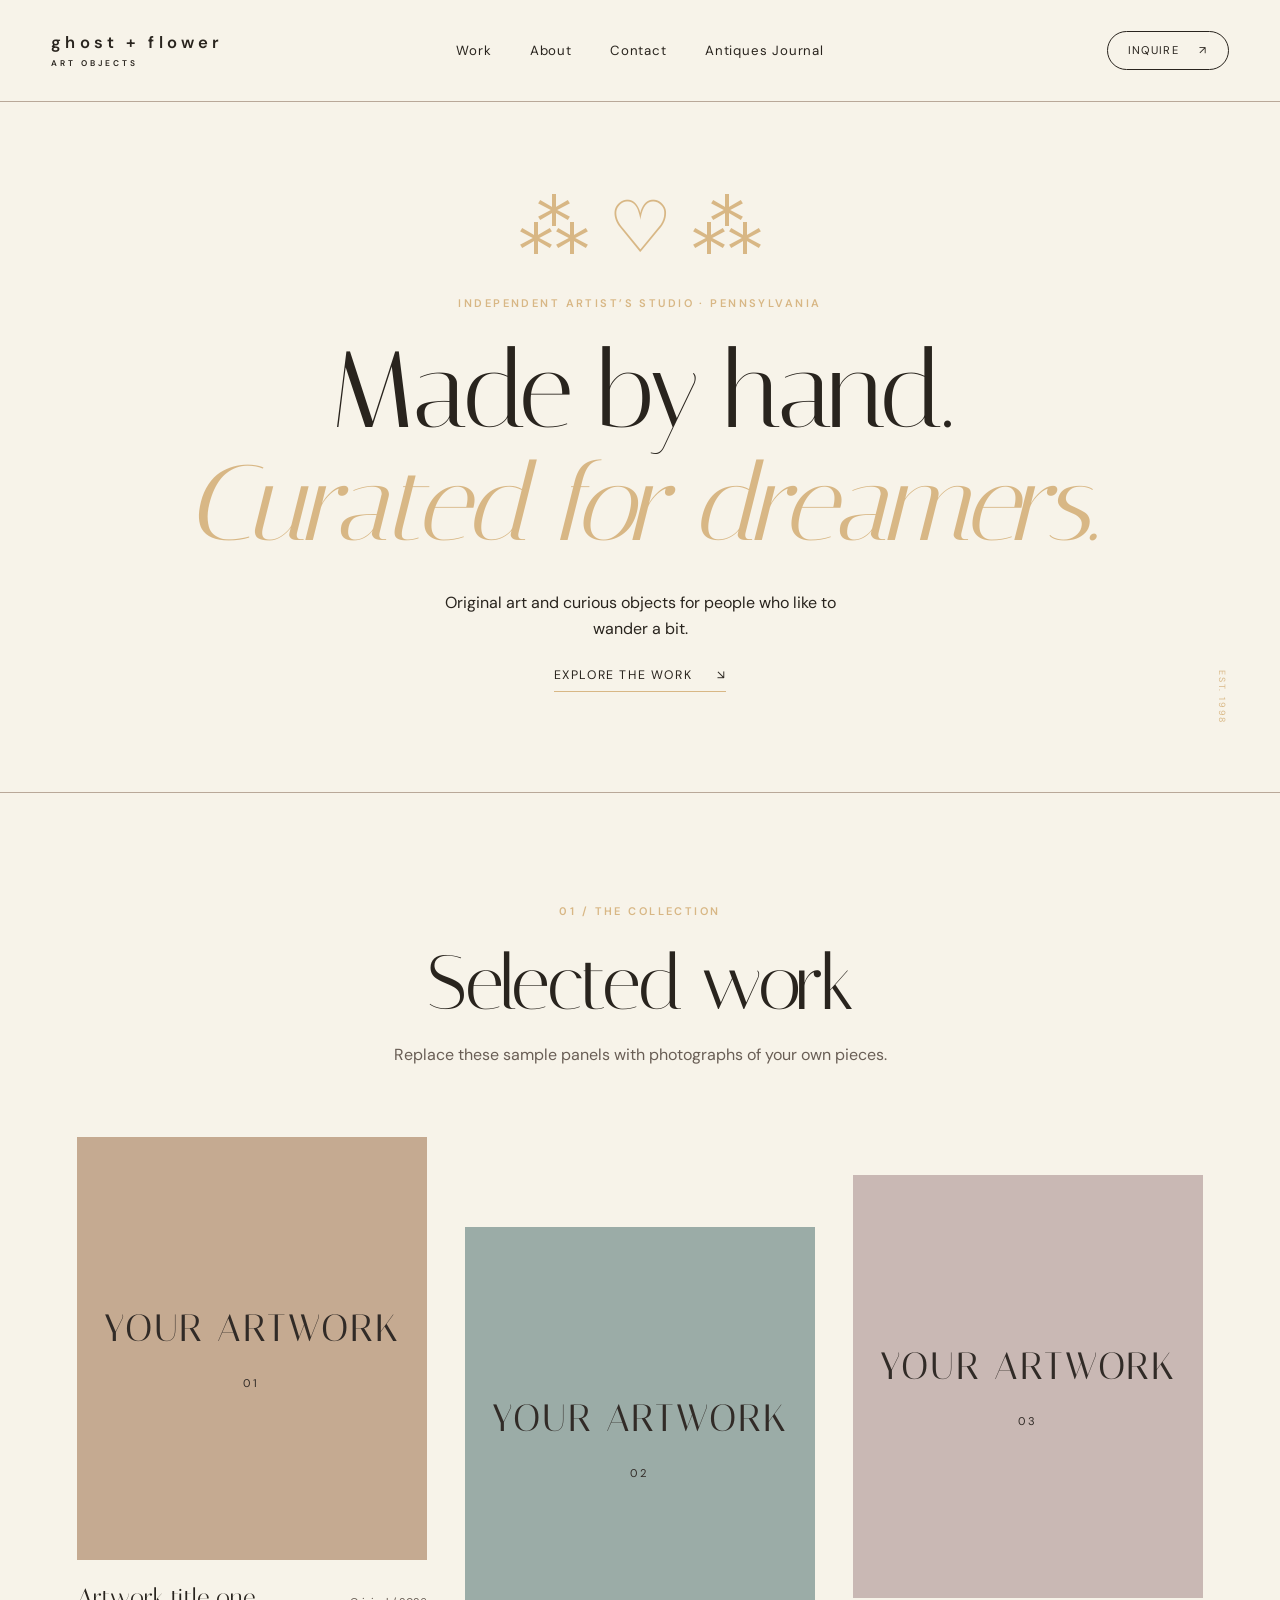
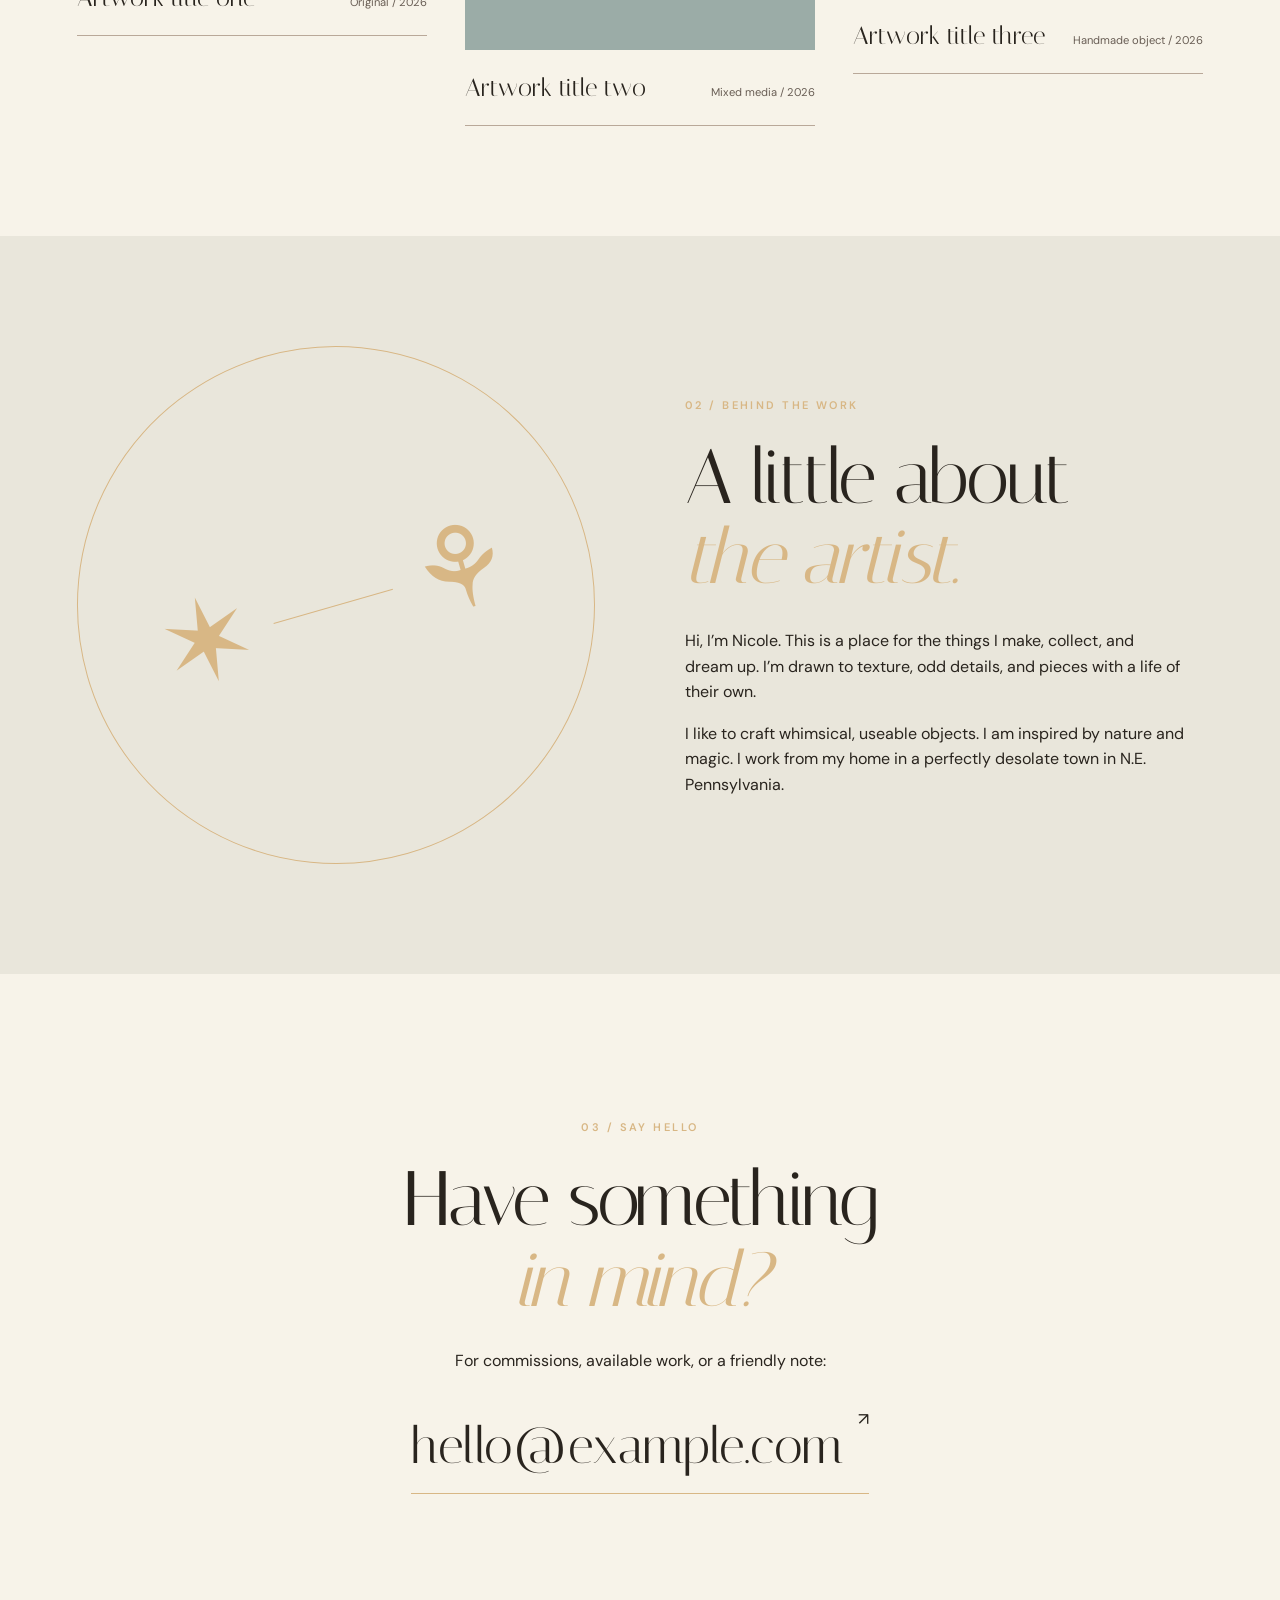
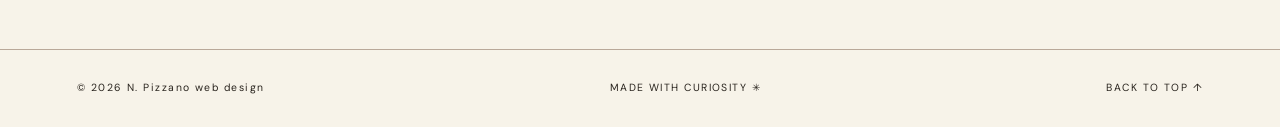
==== commit a9727184: "save" ====
--- a/index.html
+++ b/index.html
@@ -17,7 +17,7 @@
     <a class="wordmark" href="#top" aria-label="Your Name, home">ghost + flower<span class="wordmark-small">ART OBJECTS</span></a>
     <nav aria-label="Main navigation">
       <a href="#work">Work</a><a href="#about">About</a><a href="#contact">Contact</a>
-      <a href="antique.html">Antique items</a>
+      <a href="antique.html">Antiques Journal</a>
     </nav>
     <a class="header-link" href="mailto:pizzano.nicole@gmail.com">INQUIRE <span aria-hidden="true">↗</span></a>
   </header>
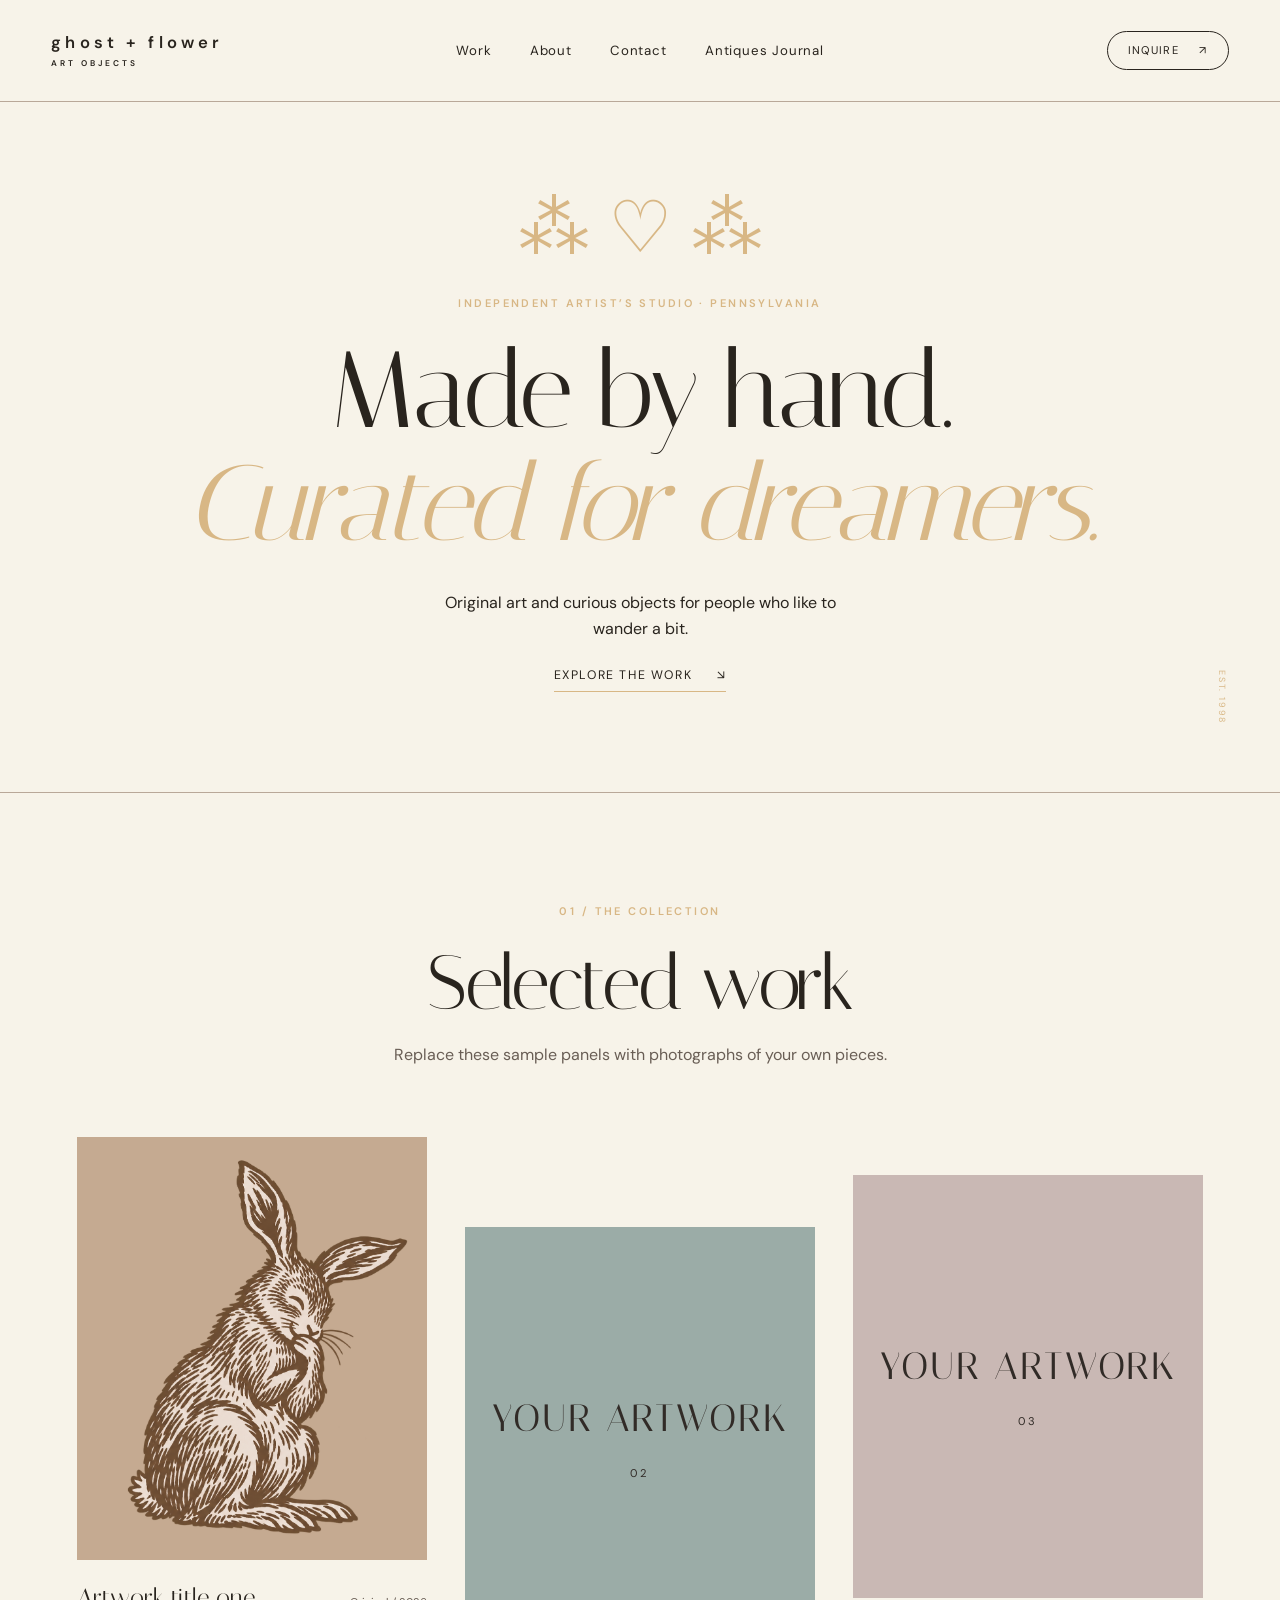
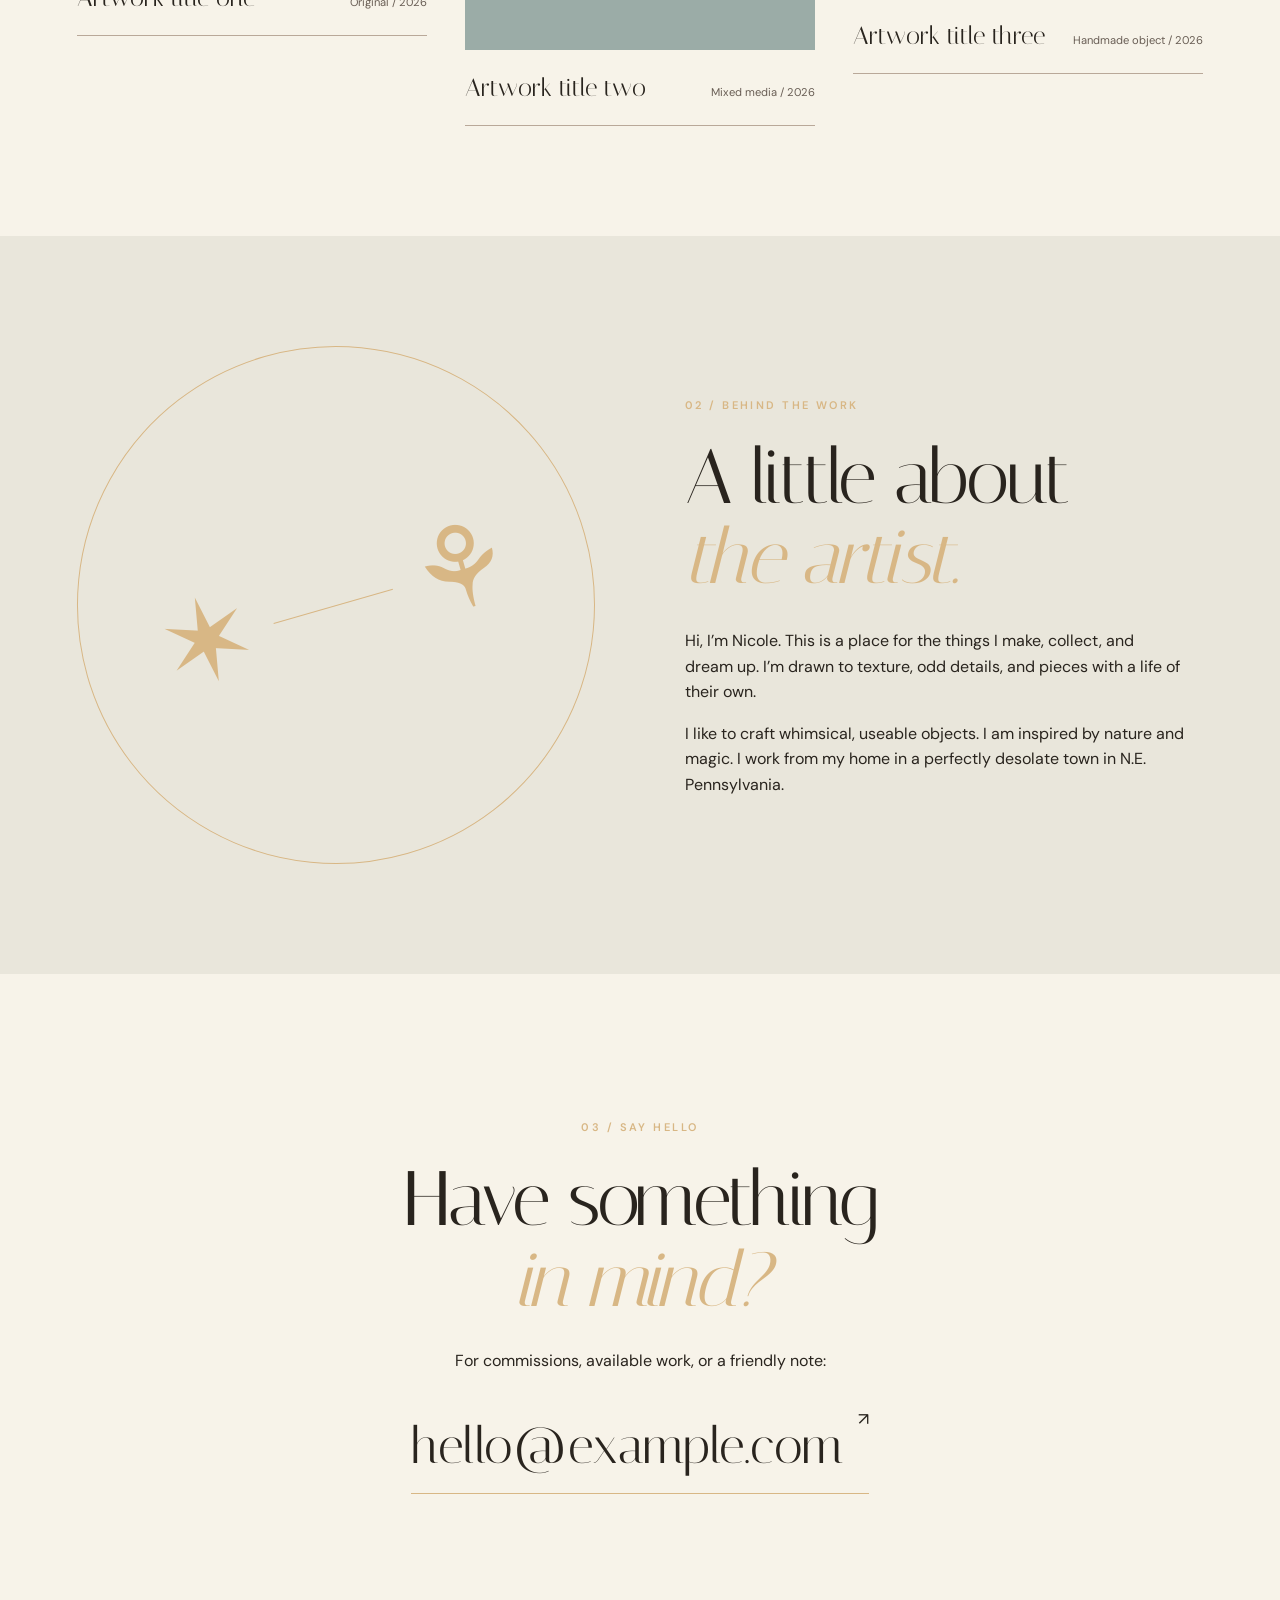
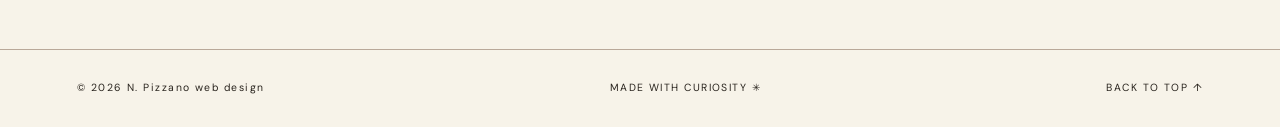
==== commit 91a3d820: "save" ====
--- a/index.html
+++ b/index.html
@@ -35,7 +35,7 @@
     <section class="work section-pad" id="work" aria-labelledby="work-title">
       <div class="section-heading"><p class="eyebrow">01 / THE COLLECTION</p><h2 id="work-title">Selected work</h2><p>Replace these sample panels with photographs of your own pieces.</p></div>
       <div class="gallery">
-        <article class="piece piece-one"><div class="art-frame"><img src="images/work-01.jpg" alt="Your artwork one" onerror="this.hidden=true;this.nextElementSibling.hidden=false"><span class="image-fallback" hidden>YOUR ARTWORK<br><small>01</small></span></div><div class="piece-meta"><h3>Artwork title one</h3><span>Original / 2026</span></div></article>
+        <article class="piece piece-one"><div class="art-frame"><img src="images/work-01.png" alt="Your artwork one" onerror="this.hidden=true;this.nextElementSibling.hidden=false"><span class="image-fallback" hidden>YOUR ARTWORK<br><small>01</small></span></div><div class="piece-meta"><h3>Artwork title one</h3><span>Original / 2026</span></div></article>
         <article class="piece piece-two"><div class="art-frame"><img src="images/work-02.jpg" alt="Your artwork two" onerror="this.hidden=true;this.nextElementSibling.hidden=false"><span class="image-fallback" hidden>YOUR ARTWORK<br><small>02</small></span></div><div class="piece-meta"><h3>Artwork title two</h3><span>Mixed media / 2026</span></div></article>
         <article class="piece piece-three"><div class="art-frame"><img src="images/work-03.jpg" alt="Your artwork three" onerror="this.hidden=true;this.nextElementSibling.hidden=false"><span class="image-fallback" hidden>YOUR ARTWORK<br><small>03</small></span></div><div class="piece-meta"><h3>Artwork title three</h3><span>Handmade object / 2026</span></div></article>
       </div>
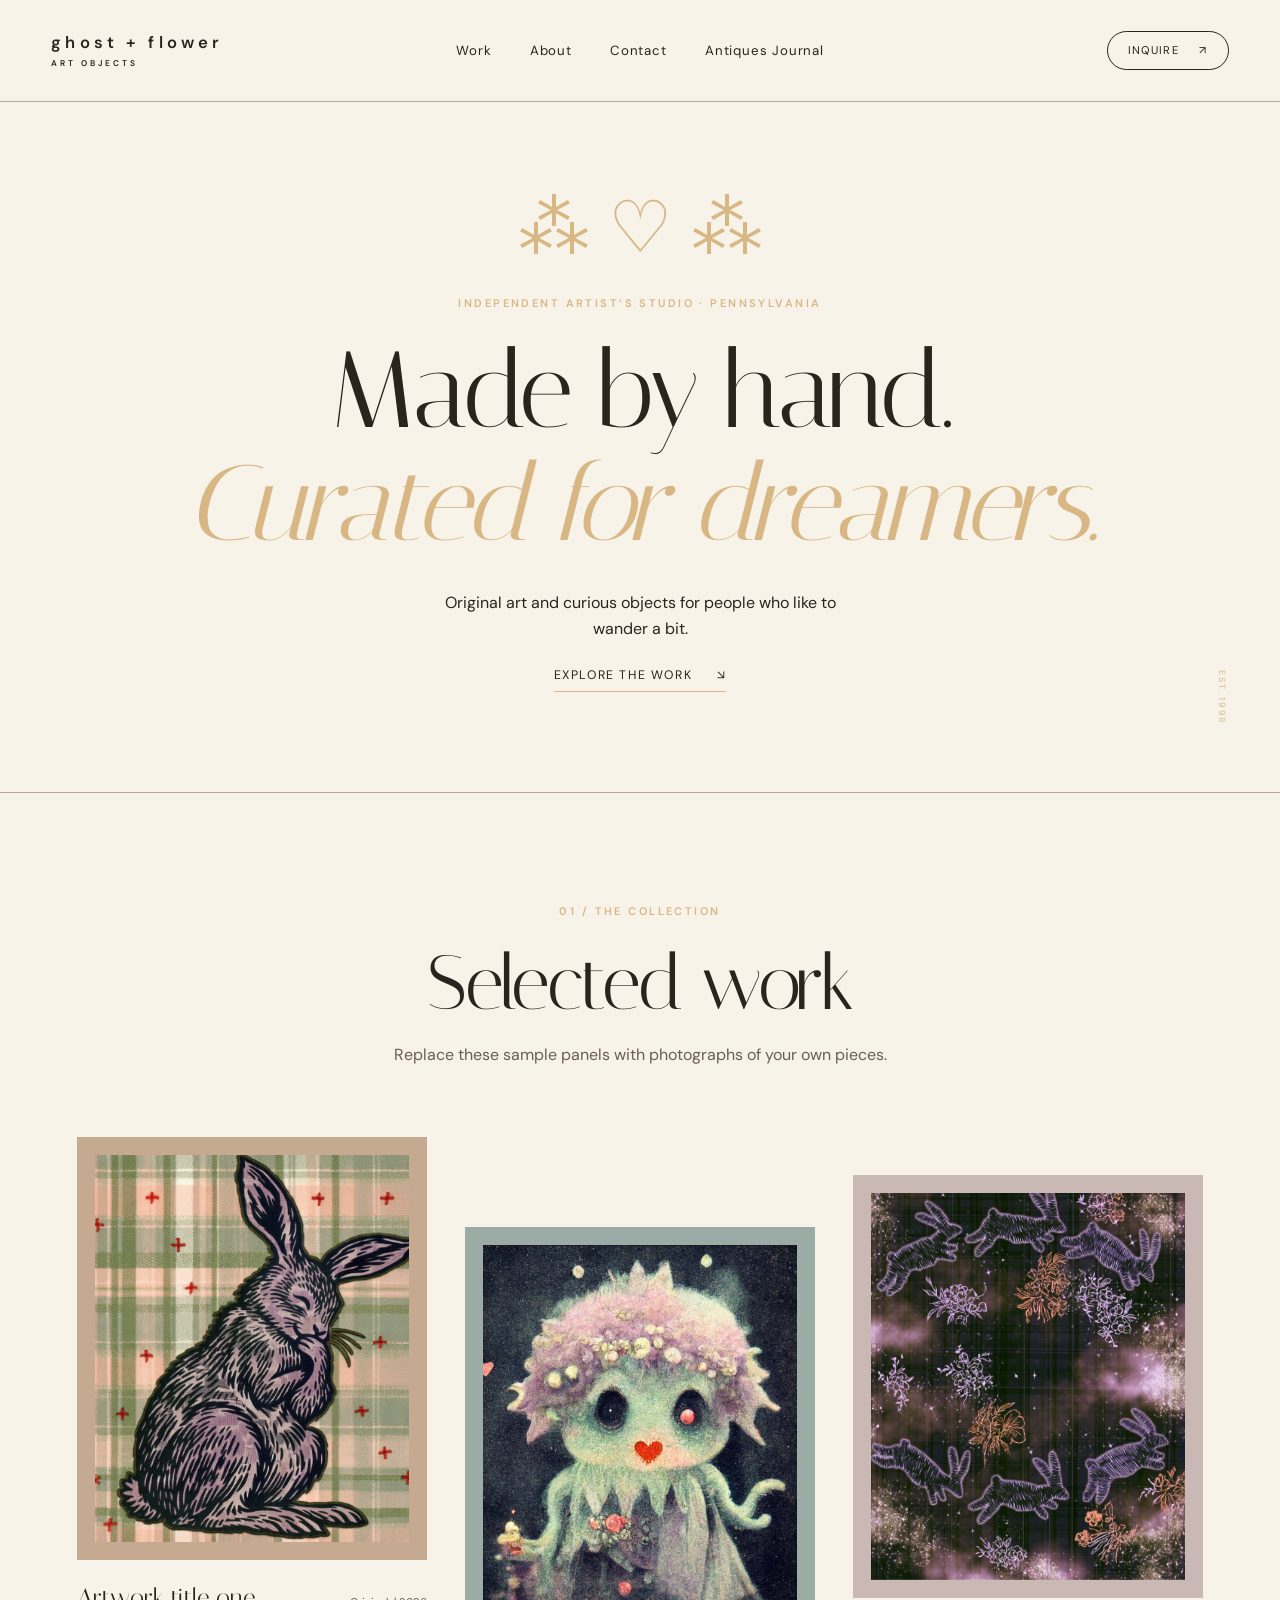
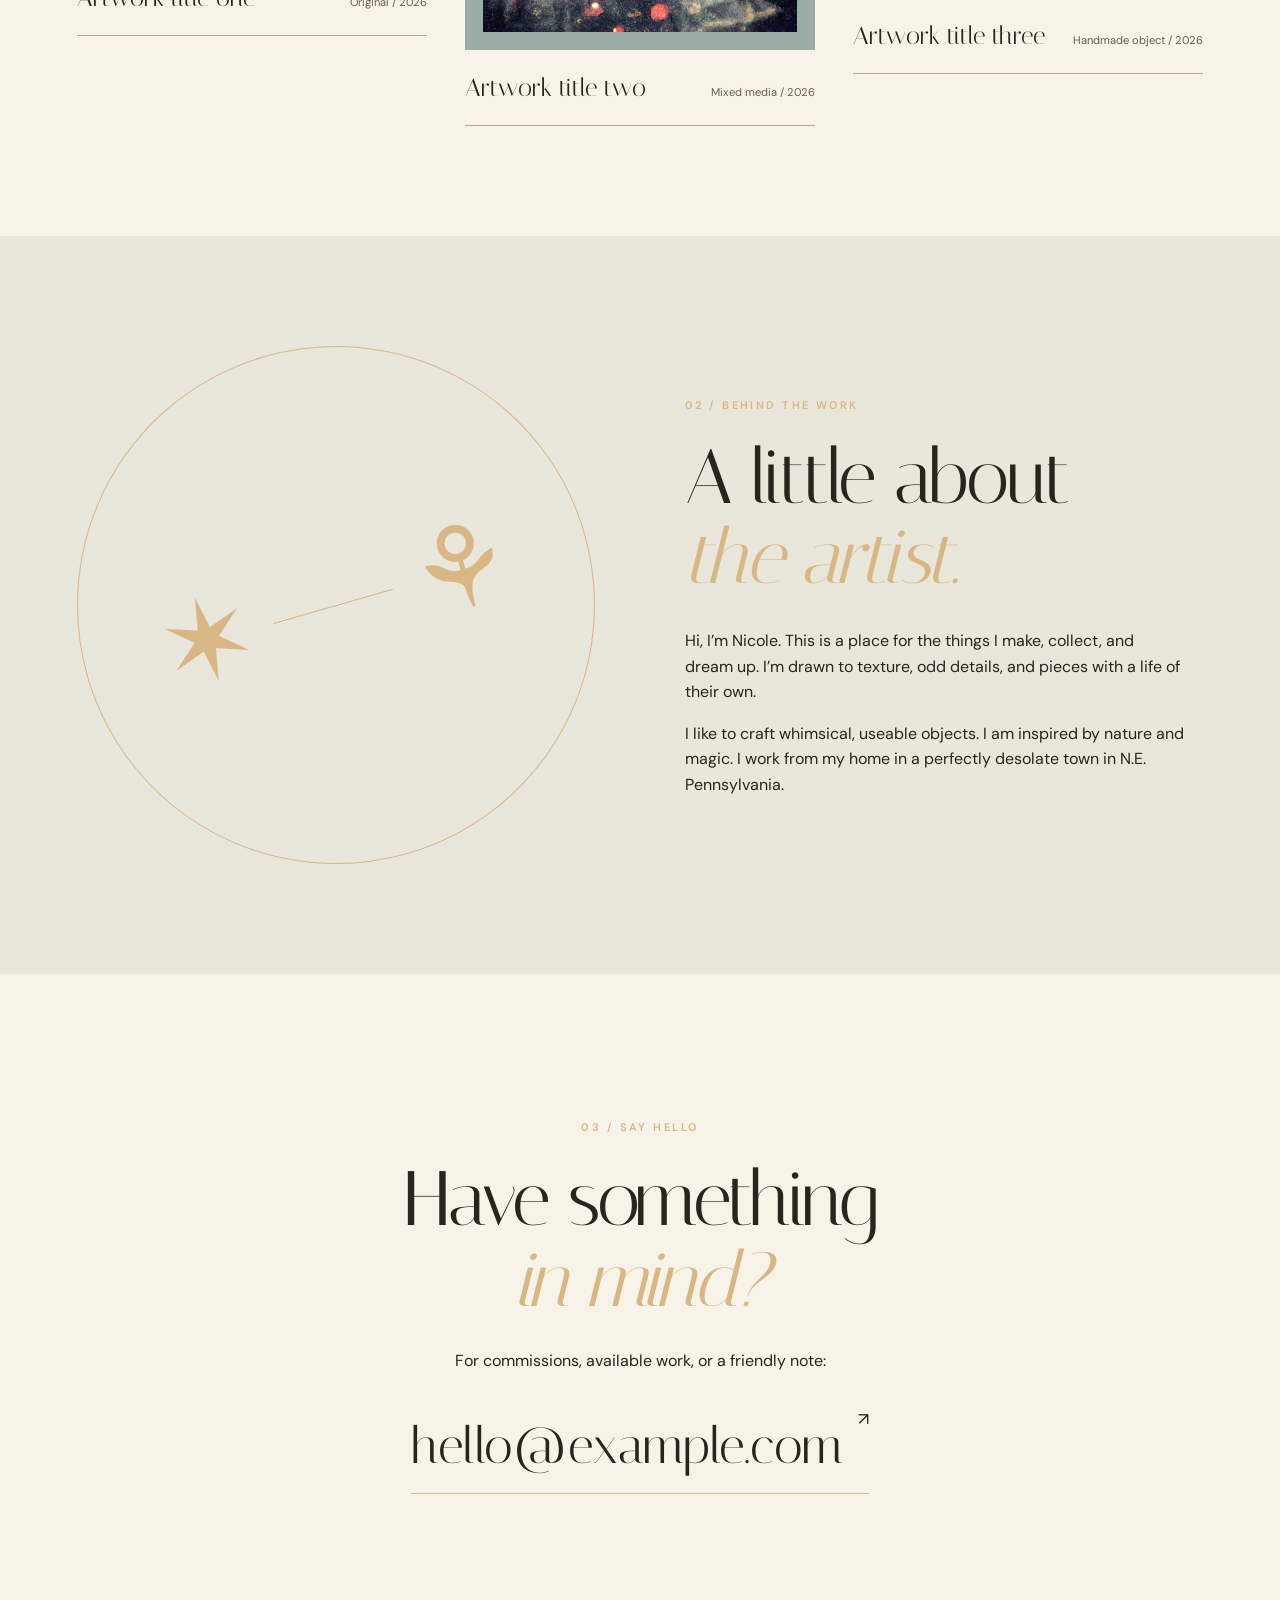
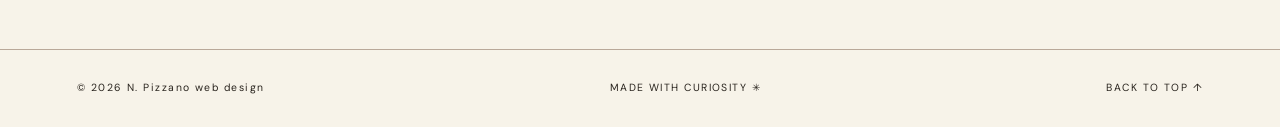
==== commit 5885d70e: "update" ====
--- a/index.html
+++ b/index.html
@@ -37,7 +37,7 @@
       <div class="gallery">
         <article class="piece piece-one"><div class="art-frame"><img src="images/work-01.png" alt="Your artwork one" onerror="this.hidden=true;this.nextElementSibling.hidden=false"><span class="image-fallback" hidden>YOUR ARTWORK<br><small>01</small></span></div><div class="piece-meta"><h3>Artwork title one</h3><span>Original / 2026</span></div></article>
         <article class="piece piece-two"><div class="art-frame"><img src="images/work-02.jpg" alt="Your artwork two" onerror="this.hidden=true;this.nextElementSibling.hidden=false"><span class="image-fallback" hidden>YOUR ARTWORK<br><small>02</small></span></div><div class="piece-meta"><h3>Artwork title two</h3><span>Mixed media / 2026</span></div></article>
-        <article class="piece piece-three"><div class="art-frame"><img src="images/work-03.jpg" alt="Your artwork three" onerror="this.hidden=true;this.nextElementSibling.hidden=false"><span class="image-fallback" hidden>YOUR ARTWORK<br><small>03</small></span></div><div class="piece-meta"><h3>Artwork title three</h3><span>Handmade object / 2026</span></div></article>
+        <article class="piece piece-three"><div class="art-frame"><img src="images/work-03.png" alt="Your artwork three" onerror="this.hidden=true;this.nextElementSibling.hidden=false"><span class="image-fallback" hidden>YOUR ARTWORK<br><small>03</small></span></div><div class="piece-meta"><h3>Artwork title three</h3><span>Handmade object / 2026</span></div></article>
       </div>
     </section>
 
